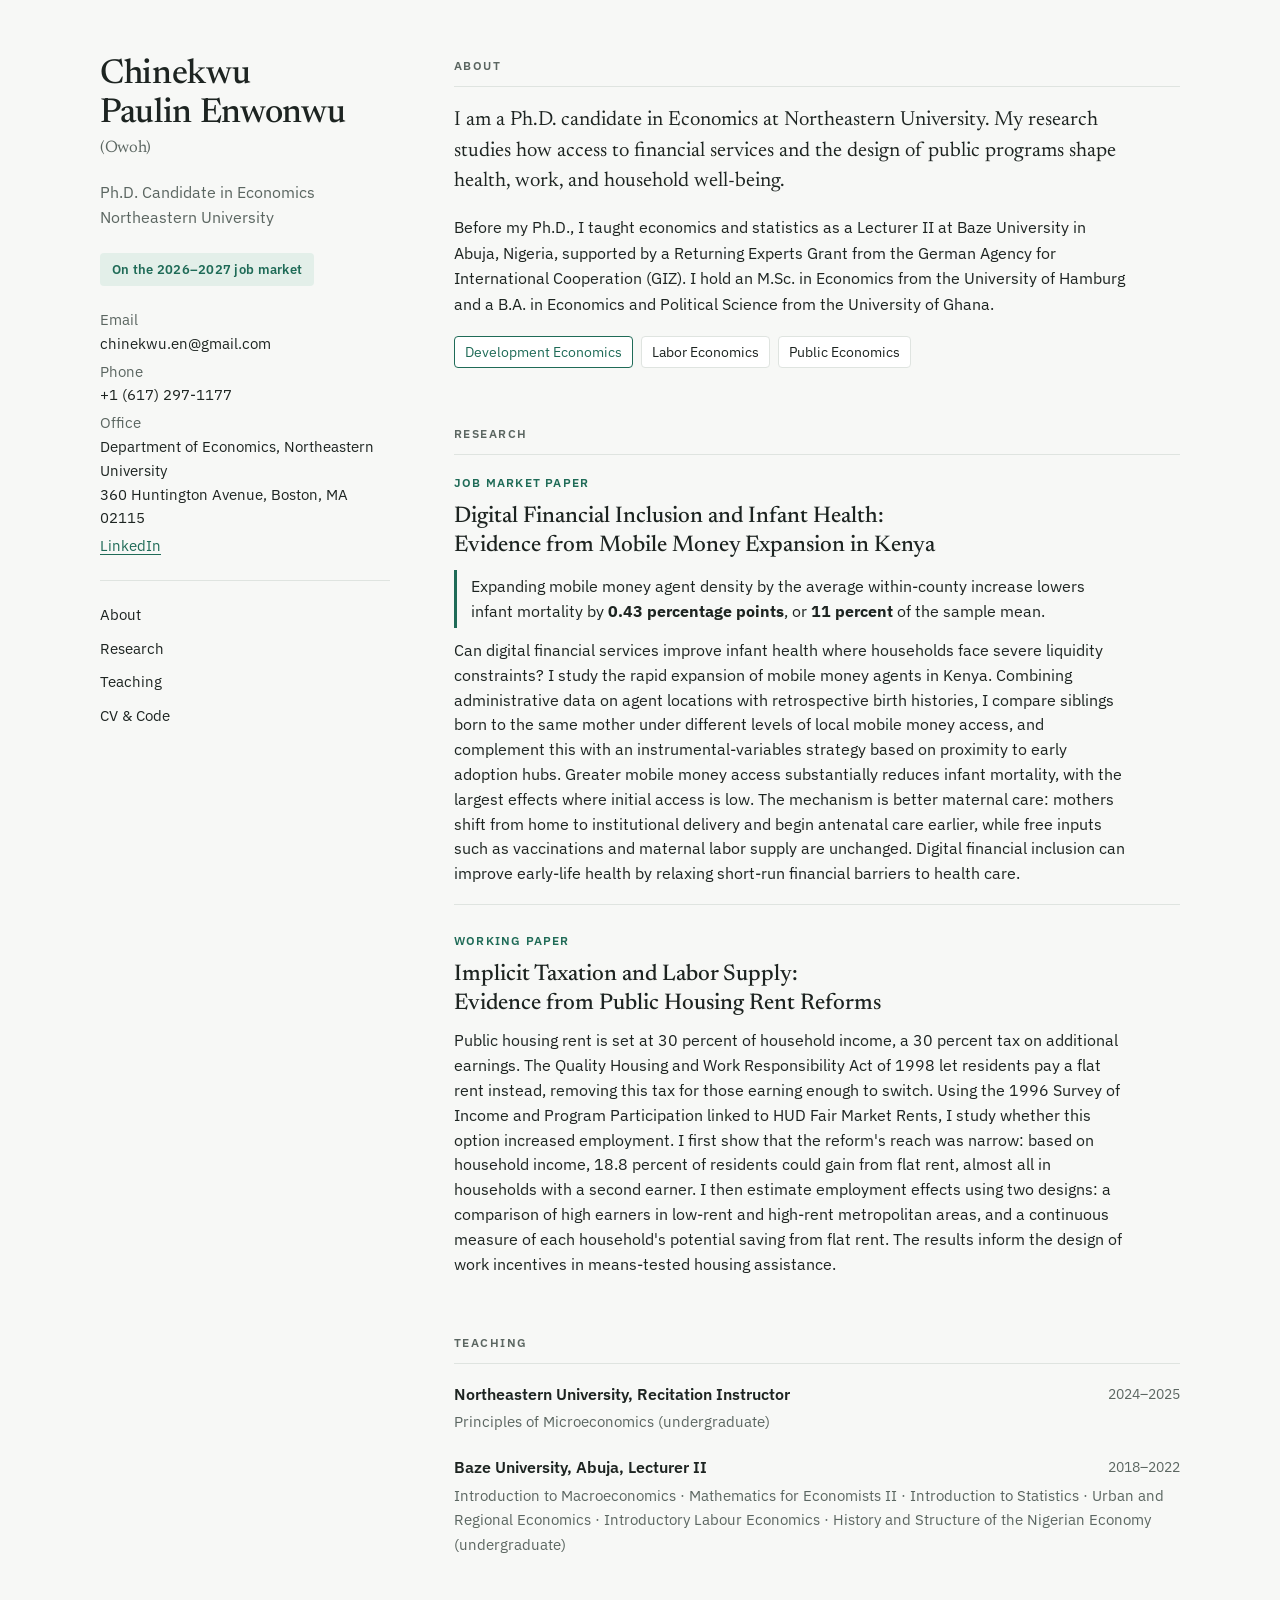
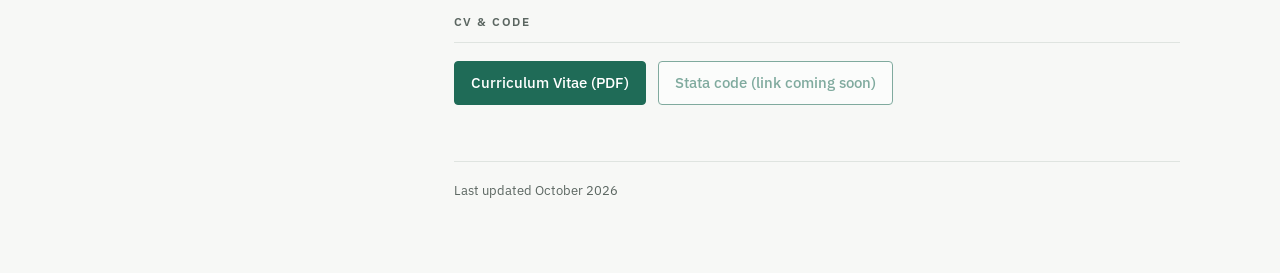
==== index.html @ 32c52ae8 "Add files via upload" ====
<!doctype html>
<html lang="en">
<head>
<meta charset="utf-8">
<meta name="viewport" content="width=device-width, initial-scale=1, viewport-fit=cover">
<title>Chinekwu Enwonwu</title>
<meta name="claude:viewport-fit-sides" content="cover">
<meta name="description" content="Chinekwu Paulin Enwonwu (Owoh), Ph.D. candidate in Economics at Northeastern University. Development, labor and public economics.">
<link rel="preconnect" href="https://fonts.googleapis.com">
<link rel="preconnect" href="https://fonts.gstatic.com" crossorigin>
<link rel="stylesheet" href="https://fonts.googleapis.com/css2?family=Newsreader:opsz,wght@6..72,400;6..72,500;6..72,600&family=IBM+Plex+Sans:wght@400;500;600&display=swap">
<style>
/* Layout: fixed identity column on the left (sidebar card on desktop), long-form research column on the right; stacks on phones. */
:root {
  --bg: #f7f8f6;
  --surface: #ffffff;
  --fg: #1d2421;
  --muted: #5b6661;
  --rule: #dfe4e0;
  --accent: #1f6b57;
  --accent-soft: #e3efe9;
  --display: "Newsreader", Georgia, "Times New Roman", serif;
  --body: "IBM Plex Sans", system-ui, -apple-system, "Segoe UI", sans-serif;
}
@media (prefers-color-scheme: dark) {
  :root:not([data-theme="light"]) {
    --bg: #131816; --surface: #1a201d; --fg: #e6ebe8; --muted: #9aa6a0;
    --rule: #2b3430; --accent: #6cc3a6; --accent-soft: #1e2f28; color-scheme: dark;
  }
}
:root[data-theme="dark"] {
  --bg: #131816; --surface: #1a201d; --fg: #e6ebe8; --muted: #9aa6a0;
  --rule: #2b3430; --accent: #6cc3a6; --accent-soft: #1e2f28; color-scheme: dark;
}
* { box-sizing: border-box; }
body {
  background: var(--bg); color: var(--fg);
  font-family: var(--body); font-size: 16px; line-height: 1.6;
  padding-left: max(16px, env(safe-area-inset-left, 0px));
  padding-right: max(16px, env(safe-area-inset-right, 0px));
  padding-block: 48px 64px;
}
a { color: var(--accent); text-underline-offset: 3px; }
a:focus-visible { outline: 2px solid var(--accent); outline-offset: 2px; border-radius: 2px; }
.wrap {
  max-width: 1080px; margin: 0 auto;
  display: grid; grid-template-columns: 290px minmax(0, 1fr); gap: 64px; align-items: start;
}
/* identity column */
aside { position: sticky; top: calc(env(safe-area-inset-top, 0px) + 32px); display: grid; gap: 22px; }
h1 {
  font-family: var(--display); font-weight: 500; font-size: 2.15rem; line-height: 1.12;
  margin: 0; text-wrap: balance; letter-spacing: -0.01em;
}
.maiden { display: block; font-size: 1.05rem; color: var(--muted); font-weight: 400; margin-top: 6px; }
.role { margin: 0; color: var(--muted); }
.market {
  display: inline-block; background: var(--accent-soft); color: var(--accent);
  font-size: 0.82rem; font-weight: 600; letter-spacing: 0.02em;
  padding: 6px 12px; border-radius: 4px; justify-self: start;
}
.contact { display: grid; gap: 4px; font-size: 0.93rem; margin: 0; padding: 0; list-style: none; }
.contact span { color: var(--muted); }
nav { display: flex; flex-direction: column; gap: 2px; border-top: 1px solid var(--rule); padding-top: 18px; }
nav a {
  color: var(--fg); text-decoration: none; font-size: 0.92rem; padding: 4px 0;
}
nav a:hover { color: var(--accent); }
/* main column */
main { display: grid; gap: 56px; min-width: 0; }
section { display: grid; gap: 18px; scroll-margin-top: 24px; }
h2 {
  font-family: var(--body); font-size: 0.78rem; font-weight: 600; text-transform: uppercase;
  letter-spacing: 0.12em; color: var(--muted); margin: 0;
  padding-bottom: 10px; border-bottom: 1px solid var(--rule);
}
.lede { font-family: var(--display); font-size: 1.28rem; line-height: 1.5; margin: 0; max-width: 62ch; }
p { margin: 0; max-width: 68ch; }
.fields { display: flex; flex-wrap: wrap; gap: 8px; margin: 0; padding: 0; list-style: none; }
.fields li { border: 1px solid var(--rule); border-radius: 4px; padding: 4px 10px; font-size: 0.88rem; background: var(--surface); }
.fields li.primary { border-color: var(--accent); color: var(--accent); }
/* papers */
.paper { display: grid; gap: 10px; }
.paper + .paper { border-top: 1px solid var(--rule); padding-top: 26px; }
.tag { font-size: 0.75rem; font-weight: 600; letter-spacing: 0.1em; text-transform: uppercase; color: var(--accent); }
.paper h3 {
  font-family: var(--display); font-weight: 500; font-size: 1.42rem; line-height: 1.28;
  margin: 0; text-wrap: balance; max-width: 40ch;
}
.paper p { color: var(--fg); font-size: 0.97rem; }
.result {
  border-left: 3px solid var(--accent); padding: 4px 0 4px 14px; font-size: 0.97rem;
  max-width: 64ch; color: var(--fg);
}
.result strong { font-variant-numeric: tabular-nums; }
/* teaching */
.teach { display: grid; gap: 22px; }
.job { display: grid; grid-template-columns: minmax(0,1fr) auto; gap: 2px 16px; }
.job .where { font-weight: 600; }
.job .when { color: var(--muted); font-size: 0.9rem; font-variant-numeric: tabular-nums; white-space: nowrap; }
.job .what { grid-column: 1 / -1; color: var(--muted); font-size: 0.95rem; }
/* links row */
.links { display: flex; flex-wrap: wrap; gap: 12px; }
.btn {
  display: inline-flex; align-items: center; gap: 8px; text-decoration: none;
  border: 1px solid var(--accent); color: var(--accent); background: var(--surface);
  padding: 9px 16px; border-radius: 4px; font-weight: 500; font-size: 0.93rem;
}
.btn:hover { background: var(--accent-soft); }
.btn.solid { background: var(--accent); color: var(--surface); }
.btn.solid:hover { opacity: 0.9; background: var(--accent); }
footer { color: var(--muted); font-size: 0.82rem; border-top: 1px solid var(--rule); padding-top: 18px; }
@media (max-width: 820px) {
  body { padding-block: 28px 48px; }
  .wrap { grid-template-columns: minmax(0, 1fr); gap: 40px; }
  aside { position: static; }
  nav { flex-direction: row; flex-wrap: wrap; gap: 4px 18px; }
}
@media (prefers-reduced-motion: no-preference) { html { scroll-behavior: smooth; } }
</style>
</head>
<body>

<div class="wrap">
  <aside>
    <div>
      <h1>Chinekwu Paulin Enwonwu <span class="maiden">(Owoh)</span></h1>
    </div>
    <p class="role">Ph.D. Candidate in Economics<br>Northeastern University</p>
    <span class="market">On the 2026–2027 job market</span>
    <ul class="contact">
      <li><span>Email</span><br>chinekwu.en@gmail.com</li>
      <li><span>Phone</span><br>+1 (617) 297-1177</li>
      <li><span>Office</span><br>Department of Economics, Northeastern University<br>360 Huntington Avenue, Boston, MA 02115</li>
      <li><a href="https://www.linkedin.com/in/chinekwuowoh" target="_blank" rel="noopener">LinkedIn</a></li>
    </ul>
    <nav aria-label="Sections">
      <a href="#about">About</a>
      <a href="#research">Research</a>
      <a href="#teaching">Teaching</a>
      <a href="#cv">CV &amp; Code</a>
    </nav>
  </aside>

  <main>
    <section id="about">
      <h2>About</h2>
      <p class="lede">I am a Ph.D. candidate in Economics at Northeastern University. My research studies how access to financial services and the design of public programs shape health, work, and household well-being.</p>
      <p>Before my Ph.D., I taught economics and statistics as a Lecturer II at Baze University in Abuja, Nigeria, supported by a Returning Experts Grant from the German Agency for International Cooperation (GIZ). I hold an M.Sc. in Economics from the University of Hamburg and a B.A. in Economics and Political Science from the University of Ghana.</p>
      <ul class="fields" aria-label="Fields">
        <li class="primary">Development Economics</li>
        <li>Labor Economics</li>
        <li>Public Economics</li>
      </ul>
    </section>

    <section id="research">
      <h2>Research</h2>

      <article class="paper">
        <span class="tag">Job Market Paper</span>
        <h3>Digital Financial Inclusion and Infant Health: Evidence from Mobile Money Expansion in Kenya</h3>
        <p class="result">Expanding mobile money agent density by the average within-county increase lowers infant mortality by <strong>0.43 percentage points</strong>, or <strong>11 percent</strong> of the sample mean.</p>
        <p>Can digital financial services improve infant health where households face severe liquidity constraints? I study the rapid expansion of mobile money agents in Kenya. Combining administrative data on agent locations with retrospective birth histories, I compare siblings born to the same mother under different levels of local mobile money access, and complement this with an instrumental-variables strategy based on proximity to early adoption hubs. Greater mobile money access substantially reduces infant mortality, with the largest effects where initial access is low. The mechanism is better maternal care: mothers shift from home to institutional delivery and begin antenatal care earlier, while free inputs such as vaccinations and maternal labor supply are unchanged. Digital financial inclusion can improve early-life health by relaxing short-run financial barriers to health care.</p>
      </article>

      <article class="paper">
        <span class="tag">Working Paper</span>
        <h3>Implicit Taxation and Labor Supply: Evidence from Public Housing Rent Reforms</h3>
        <p>Public housing rent is set at 30 percent of household income, a 30 percent tax on additional earnings. The Quality Housing and Work Responsibility Act of 1998 let residents pay a flat rent instead, removing this tax for those earning enough to switch. Using the 1996 Survey of Income and Program Participation linked to HUD Fair Market Rents, I study whether this option increased employment. I first show that the reform's reach was narrow: based on household income, 18.8 percent of residents could gain from flat rent, almost all in households with a second earner. I then estimate employment effects using two designs: a comparison of high earners in low-rent and high-rent metropolitan areas, and a continuous measure of each household's potential saving from flat rent. The results inform the design of work incentives in means-tested housing assistance.</p>
      </article>
    </section>

    <section id="teaching">
      <h2>Teaching</h2>
      <div class="teach">
        <div class="job">
          <span class="where">Northeastern University, Recitation Instructor</span>
          <span class="when">2024–2025</span>
          <span class="what">Principles of Microeconomics (undergraduate)</span>
        </div>
        <div class="job">
          <span class="where">Baze University, Abuja, Lecturer II</span>
          <span class="when">2018–2022</span>
          <span class="what">Introduction to Macroeconomics · Mathematics for Economists II · Introduction to Statistics · Urban and Regional Economics · Introductory Labour Economics · History and Structure of the Nigerian Economy (undergraduate)</span>
        </div>
      </div>
    </section>

    <section id="cv">
      <h2>CV &amp; Code</h2>
      <div class="links">
        <a class="btn solid" href="Enwonwu_CV.pdf" target="_blank" rel="noopener">Curriculum Vitae (PDF)</a>
        <span class="btn" id="code-link" aria-disabled="true" style="opacity:.55">Stata code (link coming soon)</span>
      </div>
    </section>

    <footer>Last updated October 2026</footer>
  </main>
</div>
</body>
</html>
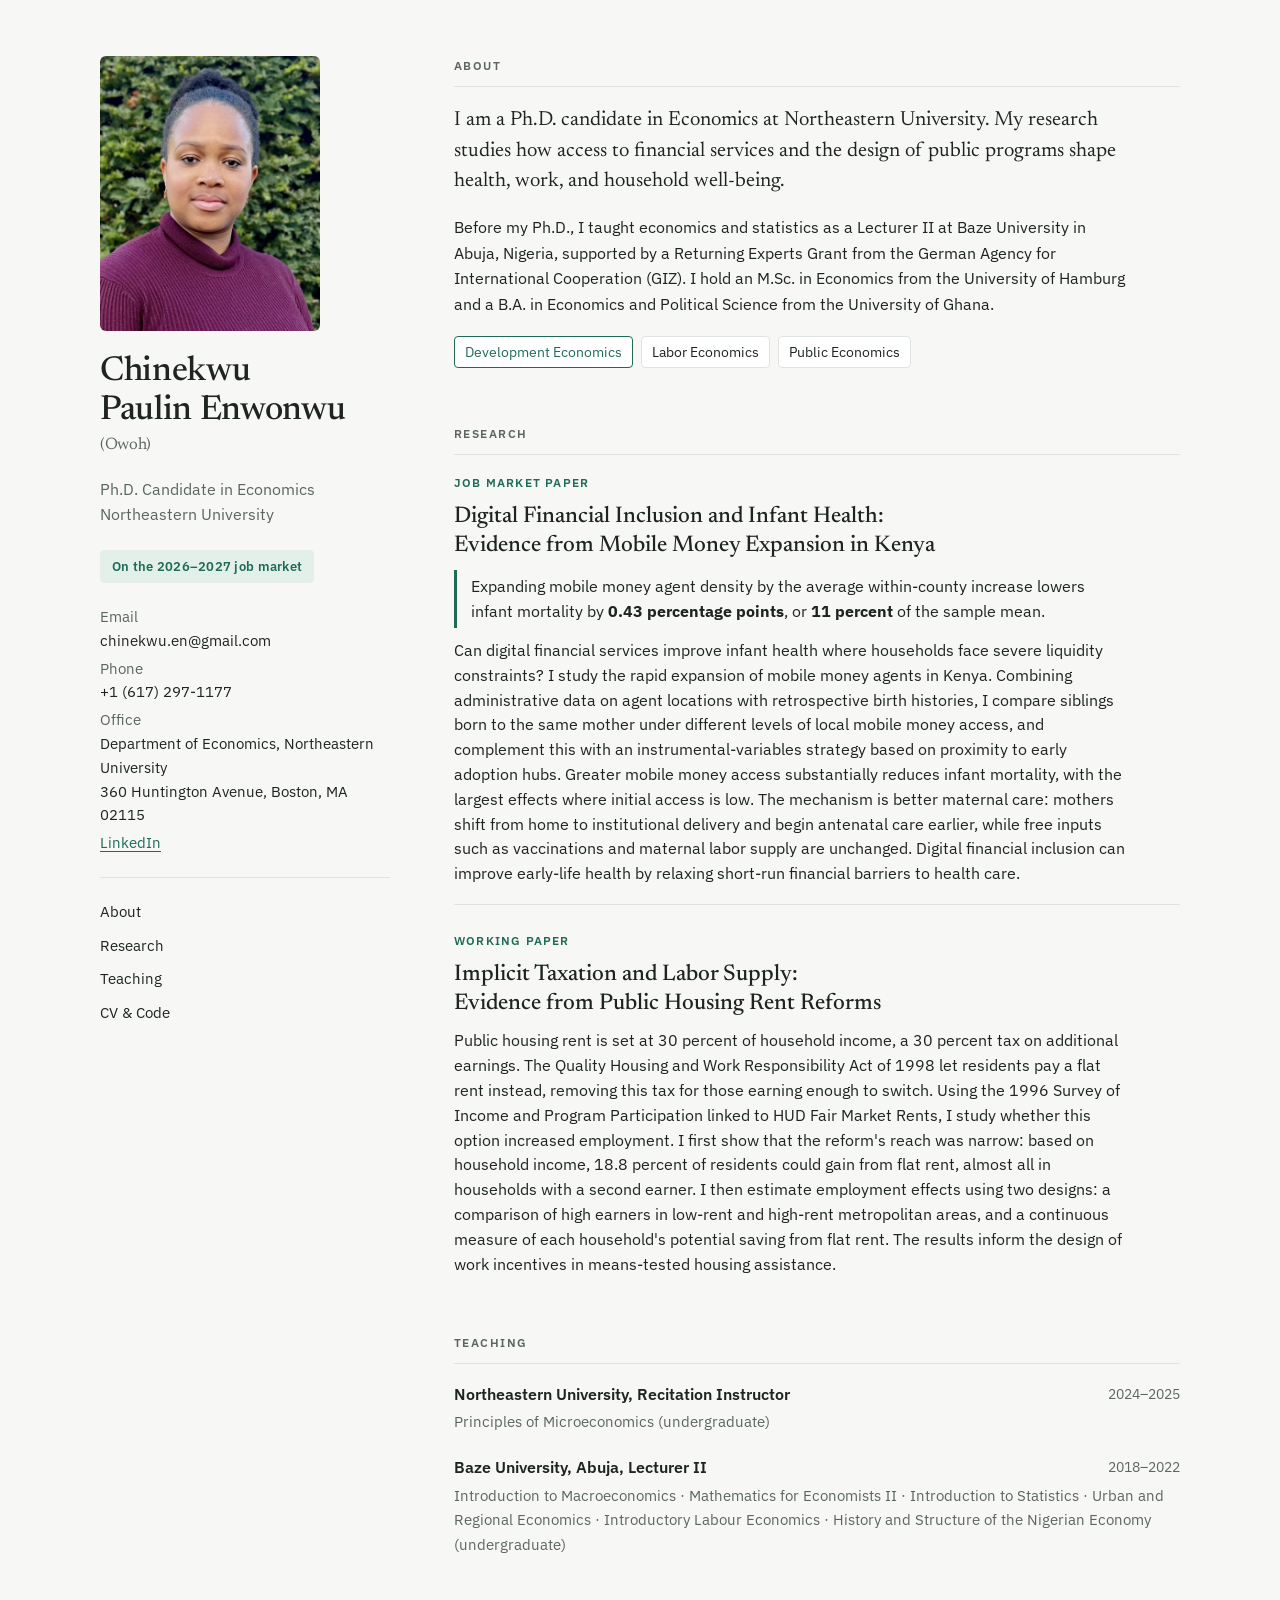
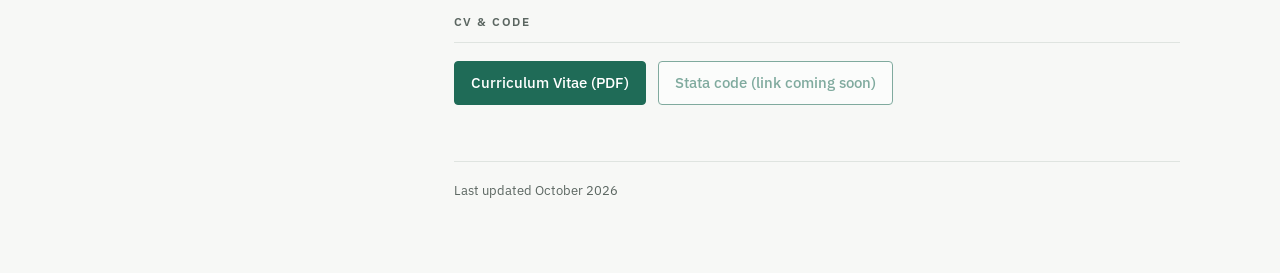
==== commit 22277e12: "Add files via upload" ====
--- a/index.html
+++ b/index.html
@@ -48,6 +48,10 @@
 }
 /* identity column */
 aside { position: sticky; top: calc(env(safe-area-inset-top, 0px) + 32px); display: grid; gap: 22px; }
+.portrait {
+  width: 100%; max-width: 220px; height: auto; aspect-ratio: 4 / 5; object-fit: cover;
+  border-radius: 6px; display: block;
+}
 h1 {
   font-family: var(--display); font-weight: 500; font-size: 2.15rem; line-height: 1.12;
   margin: 0; text-wrap: balance; letter-spacing: -0.01em;
@@ -123,6 +127,7 @@
 
 <div class="wrap">
   <aside>
+    <img class="portrait" src="photo.jpg" alt="Portrait of Chinekwu Enwonwu" width="480" height="600">
     <div>
       <h1>Chinekwu Paulin Enwonwu <span class="maiden">(Owoh)</span></h1>
     </div>
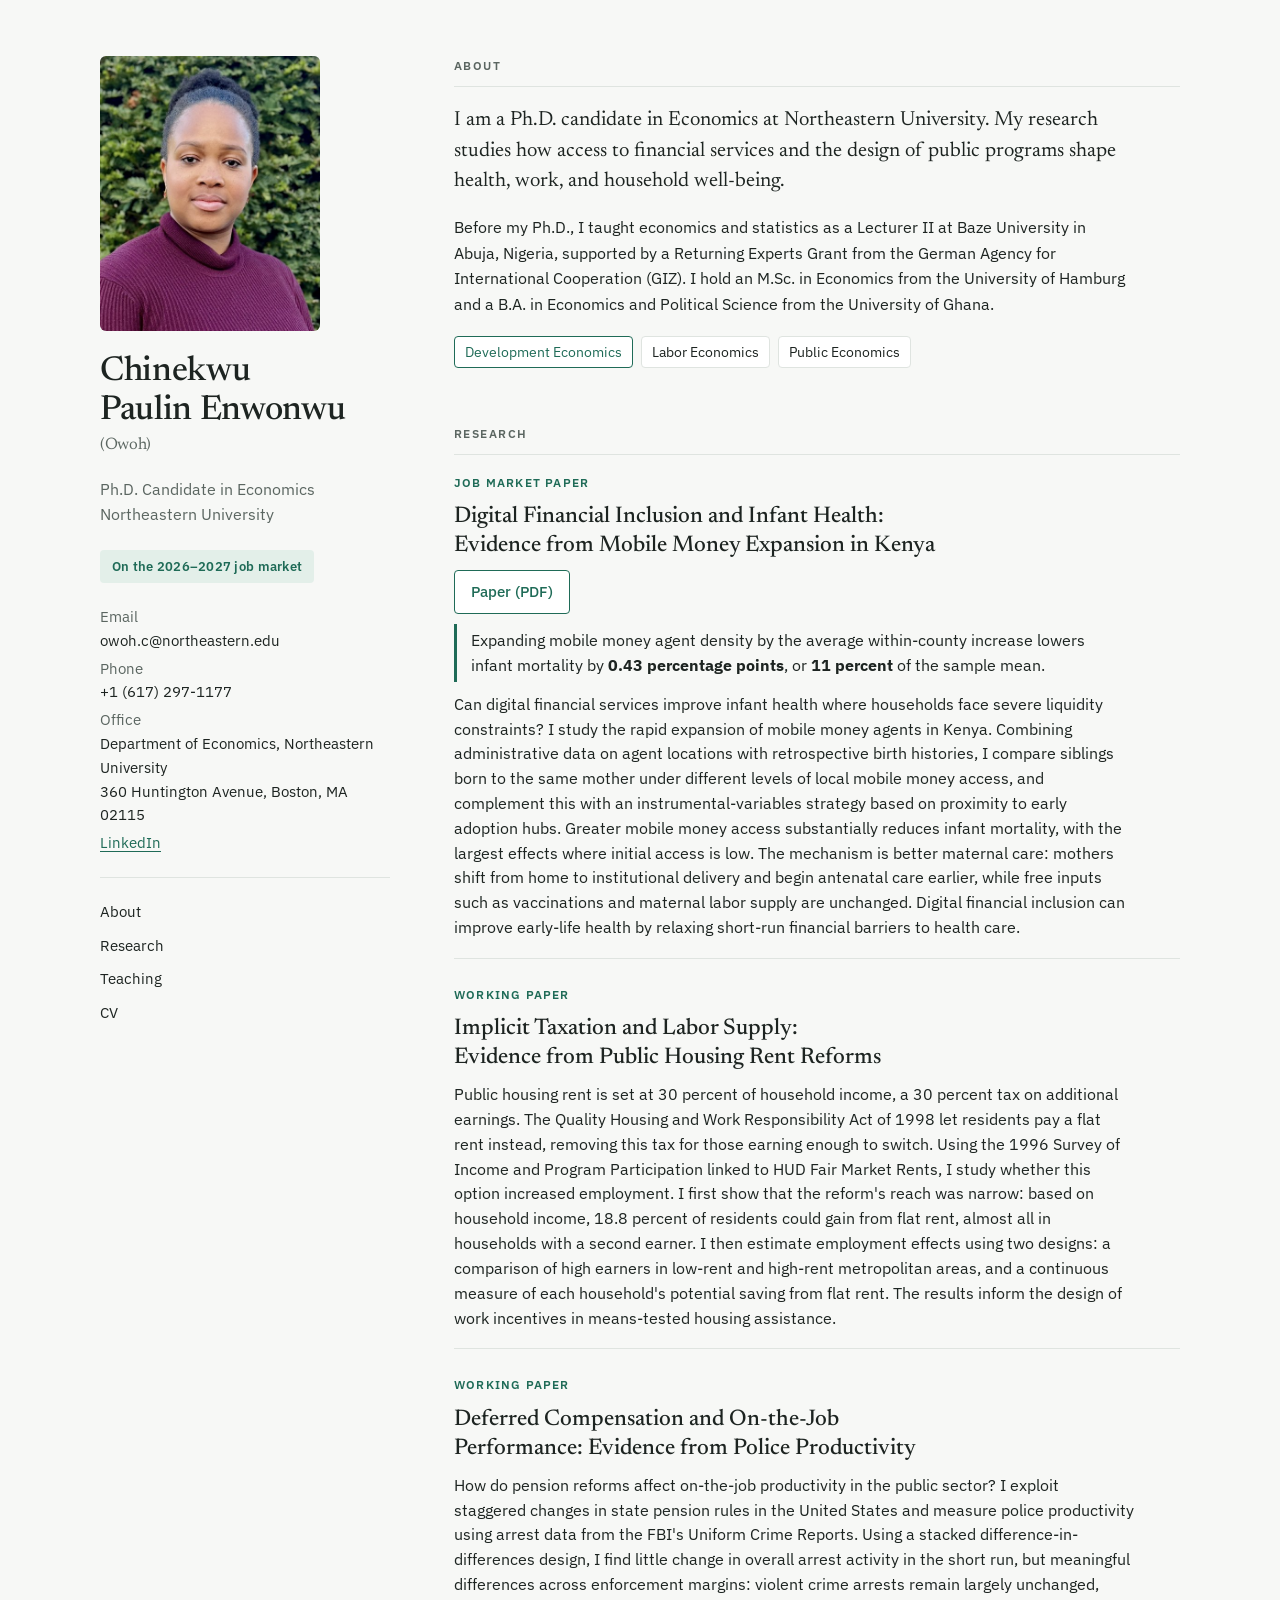
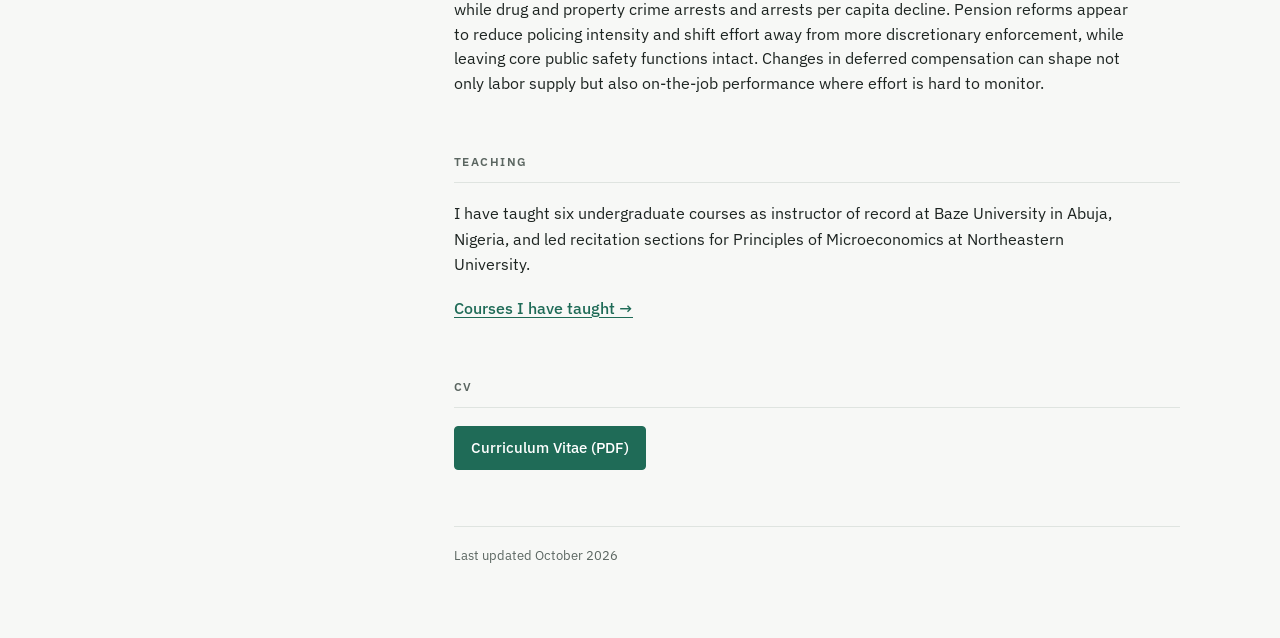
==== commit 8a7c3cd4: "Add files via upload" ====
--- a/index.html
+++ b/index.html
@@ -9,122 +9,10 @@
 <link rel="preconnect" href="https://fonts.googleapis.com">
 <link rel="preconnect" href="https://fonts.gstatic.com" crossorigin>
 <link rel="stylesheet" href="https://fonts.googleapis.com/css2?family=Newsreader:opsz,wght@6..72,400;6..72,500;6..72,600&family=IBM+Plex+Sans:wght@400;500;600&display=swap">
-<style>
-/* Layout: fixed identity column on the left (sidebar card on desktop), long-form research column on the right; stacks on phones. */
-:root {
-  --bg: #f7f8f6;
-  --surface: #ffffff;
-  --fg: #1d2421;
-  --muted: #5b6661;
-  --rule: #dfe4e0;
-  --accent: #1f6b57;
-  --accent-soft: #e3efe9;
-  --display: "Newsreader", Georgia, "Times New Roman", serif;
-  --body: "IBM Plex Sans", system-ui, -apple-system, "Segoe UI", sans-serif;
-}
-@media (prefers-color-scheme: dark) {
-  :root:not([data-theme="light"]) {
-    --bg: #131816; --surface: #1a201d; --fg: #e6ebe8; --muted: #9aa6a0;
-    --rule: #2b3430; --accent: #6cc3a6; --accent-soft: #1e2f28; color-scheme: dark;
-  }
-}
-:root[data-theme="dark"] {
-  --bg: #131816; --surface: #1a201d; --fg: #e6ebe8; --muted: #9aa6a0;
-  --rule: #2b3430; --accent: #6cc3a6; --accent-soft: #1e2f28; color-scheme: dark;
-}
-* { box-sizing: border-box; }
-body {
-  background: var(--bg); color: var(--fg);
-  font-family: var(--body); font-size: 16px; line-height: 1.6;
-  padding-left: max(16px, env(safe-area-inset-left, 0px));
-  padding-right: max(16px, env(safe-area-inset-right, 0px));
-  padding-block: 48px 64px;
-}
-a { color: var(--accent); text-underline-offset: 3px; }
-a:focus-visible { outline: 2px solid var(--accent); outline-offset: 2px; border-radius: 2px; }
-.wrap {
-  max-width: 1080px; margin: 0 auto;
-  display: grid; grid-template-columns: 290px minmax(0, 1fr); gap: 64px; align-items: start;
-}
-/* identity column */
-aside { position: sticky; top: calc(env(safe-area-inset-top, 0px) + 32px); display: grid; gap: 22px; }
-.portrait {
-  width: 100%; max-width: 220px; height: auto; aspect-ratio: 4 / 5; object-fit: cover;
-  border-radius: 6px; display: block;
-}
-h1 {
-  font-family: var(--display); font-weight: 500; font-size: 2.15rem; line-height: 1.12;
-  margin: 0; text-wrap: balance; letter-spacing: -0.01em;
-}
-.maiden { display: block; font-size: 1.05rem; color: var(--muted); font-weight: 400; margin-top: 6px; }
-.role { margin: 0; color: var(--muted); }
-.market {
-  display: inline-block; background: var(--accent-soft); color: var(--accent);
-  font-size: 0.82rem; font-weight: 600; letter-spacing: 0.02em;
-  padding: 6px 12px; border-radius: 4px; justify-self: start;
-}
-.contact { display: grid; gap: 4px; font-size: 0.93rem; margin: 0; padding: 0; list-style: none; }
-.contact span { color: var(--muted); }
-nav { display: flex; flex-direction: column; gap: 2px; border-top: 1px solid var(--rule); padding-top: 18px; }
-nav a {
-  color: var(--fg); text-decoration: none; font-size: 0.92rem; padding: 4px 0;
-}
-nav a:hover { color: var(--accent); }
-/* main column */
-main { display: grid; gap: 56px; min-width: 0; }
-section { display: grid; gap: 18px; scroll-margin-top: 24px; }
-h2 {
-  font-family: var(--body); font-size: 0.78rem; font-weight: 600; text-transform: uppercase;
-  letter-spacing: 0.12em; color: var(--muted); margin: 0;
-  padding-bottom: 10px; border-bottom: 1px solid var(--rule);
-}
-.lede { font-family: var(--display); font-size: 1.28rem; line-height: 1.5; margin: 0; max-width: 62ch; }
-p { margin: 0; max-width: 68ch; }
-.fields { display: flex; flex-wrap: wrap; gap: 8px; margin: 0; padding: 0; list-style: none; }
-.fields li { border: 1px solid var(--rule); border-radius: 4px; padding: 4px 10px; font-size: 0.88rem; background: var(--surface); }
-.fields li.primary { border-color: var(--accent); color: var(--accent); }
-/* papers */
-.paper { display: grid; gap: 10px; }
-.paper + .paper { border-top: 1px solid var(--rule); padding-top: 26px; }
-.tag { font-size: 0.75rem; font-weight: 600; letter-spacing: 0.1em; text-transform: uppercase; color: var(--accent); }
-.paper h3 {
-  font-family: var(--display); font-weight: 500; font-size: 1.42rem; line-height: 1.28;
-  margin: 0; text-wrap: balance; max-width: 40ch;
-}
-.paper p { color: var(--fg); font-size: 0.97rem; }
-.result {
-  border-left: 3px solid var(--accent); padding: 4px 0 4px 14px; font-size: 0.97rem;
-  max-width: 64ch; color: var(--fg);
-}
-.result strong { font-variant-numeric: tabular-nums; }
-/* teaching */
-.teach { display: grid; gap: 22px; }
-.job { display: grid; grid-template-columns: minmax(0,1fr) auto; gap: 2px 16px; }
-.job .where { font-weight: 600; }
-.job .when { color: var(--muted); font-size: 0.9rem; font-variant-numeric: tabular-nums; white-space: nowrap; }
-.job .what { grid-column: 1 / -1; color: var(--muted); font-size: 0.95rem; }
-/* links row */
-.links { display: flex; flex-wrap: wrap; gap: 12px; }
-.btn {
-  display: inline-flex; align-items: center; gap: 8px; text-decoration: none;
-  border: 1px solid var(--accent); color: var(--accent); background: var(--surface);
-  padding: 9px 16px; border-radius: 4px; font-weight: 500; font-size: 0.93rem;
-}
-.btn:hover { background: var(--accent-soft); }
-.btn.solid { background: var(--accent); color: var(--surface); }
-.btn.solid:hover { opacity: 0.9; background: var(--accent); }
-footer { color: var(--muted); font-size: 0.82rem; border-top: 1px solid var(--rule); padding-top: 18px; }
-@media (max-width: 820px) {
-  body { padding-block: 28px 48px; }
-  .wrap { grid-template-columns: minmax(0, 1fr); gap: 40px; }
-  aside { position: static; }
-  nav { flex-direction: row; flex-wrap: wrap; gap: 4px 18px; }
-}
-@media (prefers-reduced-motion: no-preference) { html { scroll-behavior: smooth; } }
-</style>
+<link rel="stylesheet" href="style.css">
+
 </head>
 <body>
-
 <div class="wrap">
   <aside>
     <img class="portrait" src="photo.jpg" alt="Portrait of Chinekwu Enwonwu" width="480" height="600">
@@ -134,7 +22,7 @@
     <p class="role">Ph.D. Candidate in Economics<br>Northeastern University</p>
     <span class="market">On the 2026–2027 job market</span>
     <ul class="contact">
-      <li><span>Email</span><br>chinekwu.en@gmail.com</li>
+      <li><span>Email</span><br>owoh.c@northeastern.edu</li>
       <li><span>Phone</span><br>+1 (617) 297-1177</li>
       <li><span>Office</span><br>Department of Economics, Northeastern University<br>360 Huntington Avenue, Boston, MA 02115</li>
       <li><a href="https://www.linkedin.com/in/chinekwuowoh" target="_blank" rel="noopener">LinkedIn</a></li>
@@ -142,8 +30,8 @@
     <nav aria-label="Sections">
       <a href="#about">About</a>
       <a href="#research">Research</a>
-      <a href="#teaching">Teaching</a>
-      <a href="#cv">CV &amp; Code</a>
+      <a href="teaching.html">Teaching</a>
+      <a href="#cv">CV</a>
     </nav>
   </aside>
 
@@ -165,6 +53,7 @@
       <article class="paper">
         <span class="tag">Job Market Paper</span>
         <h3>Digital Financial Inclusion and Infant Health: Evidence from Mobile Money Expansion in Kenya</h3>
+        <div class="links"><a class="btn" href="Enwonwu_JMP.pdf" target="_blank" rel="noopener">Paper (PDF)</a></div>
         <p class="result">Expanding mobile money agent density by the average within-county increase lowers infant mortality by <strong>0.43 percentage points</strong>, or <strong>11 percent</strong> of the sample mean.</p>
         <p>Can digital financial services improve infant health where households face severe liquidity constraints? I study the rapid expansion of mobile money agents in Kenya. Combining administrative data on agent locations with retrospective birth histories, I compare siblings born to the same mother under different levels of local mobile money access, and complement this with an instrumental-variables strategy based on proximity to early adoption hubs. Greater mobile money access substantially reduces infant mortality, with the largest effects where initial access is low. The mechanism is better maternal care: mothers shift from home to institutional delivery and begin antenatal care earlier, while free inputs such as vaccinations and maternal labor supply are unchanged. Digital financial inclusion can improve early-life health by relaxing short-run financial barriers to health care.</p>
       </article>
@@ -174,29 +63,23 @@
         <h3>Implicit Taxation and Labor Supply: Evidence from Public Housing Rent Reforms</h3>
         <p>Public housing rent is set at 30 percent of household income, a 30 percent tax on additional earnings. The Quality Housing and Work Responsibility Act of 1998 let residents pay a flat rent instead, removing this tax for those earning enough to switch. Using the 1996 Survey of Income and Program Participation linked to HUD Fair Market Rents, I study whether this option increased employment. I first show that the reform's reach was narrow: based on household income, 18.8 percent of residents could gain from flat rent, almost all in households with a second earner. I then estimate employment effects using two designs: a comparison of high earners in low-rent and high-rent metropolitan areas, and a continuous measure of each household's potential saving from flat rent. The results inform the design of work incentives in means-tested housing assistance.</p>
       </article>
+      <article class="paper">
+        <span class="tag">Working Paper</span>
+        <h3>Deferred Compensation and On-the-Job Performance: Evidence from Police Productivity</h3>
+        <p>How do pension reforms affect on-the-job productivity in the public sector? I exploit staggered changes in state pension rules in the United States and measure police productivity using arrest data from the FBI's Uniform Crime Reports. Using a stacked difference-in-differences design, I find little change in overall arrest activity in the short run, but meaningful differences across enforcement margins: violent crime arrests remain largely unchanged, while drug and property crime arrests and arrests per capita decline. Pension reforms appear to reduce policing intensity and shift effort away from more discretionary enforcement, while leaving core public safety functions intact. Changes in deferred compensation can shape not only labor supply but also on-the-job performance where effort is hard to monitor.</p>
+      </article>
     </section>
 
     <section id="teaching">
       <h2>Teaching</h2>
-      <div class="teach">
-        <div class="job">
-          <span class="where">Northeastern University, Recitation Instructor</span>
-          <span class="when">2024–2025</span>
-          <span class="what">Principles of Microeconomics (undergraduate)</span>
-        </div>
-        <div class="job">
-          <span class="where">Baze University, Abuja, Lecturer II</span>
-          <span class="when">2018–2022</span>
-          <span class="what">Introduction to Macroeconomics · Mathematics for Economists II · Introduction to Statistics · Urban and Regional Economics · Introductory Labour Economics · History and Structure of the Nigerian Economy (undergraduate)</span>
-        </div>
-      </div>
+      <p>I have taught six undergraduate courses as instructor of record at Baze University in Abuja, Nigeria, and led recitation sections for Principles of Microeconomics at Northeastern University.</p>
+      <a class="more" href="teaching.html">Courses I have taught &rarr;</a>
     </section>
 
     <section id="cv">
-      <h2>CV &amp; Code</h2>
+      <h2>CV</h2>
       <div class="links">
         <a class="btn solid" href="Enwonwu_CV.pdf" target="_blank" rel="noopener">Curriculum Vitae (PDF)</a>
-        <span class="btn" id="code-link" aria-disabled="true" style="opacity:.55">Stata code (link coming soon)</span>
       </div>
     </section>
 
--- a/style.css
+++ b/style.css
@@ -0,0 +1,126 @@
+/* Layout: fixed identity column on the left (sidebar card on desktop), long-form research column on the right; stacks on phones. */
+:root {
+  --bg: #f7f8f6;
+  --surface: #ffffff;
+  --fg: #1d2421;
+  --muted: #5b6661;
+  --rule: #dfe4e0;
+  --accent: #1f6b57;
+  --accent-soft: #e3efe9;
+  --display: "Newsreader", Georgia, "Times New Roman", serif;
+  --body: "IBM Plex Sans", system-ui, -apple-system, "Segoe UI", sans-serif;
+}
+@media (prefers-color-scheme: dark) {
+  :root:not([data-theme="light"]) {
+    --bg: #131816; --surface: #1a201d; --fg: #e6ebe8; --muted: #9aa6a0;
+    --rule: #2b3430; --accent: #6cc3a6; --accent-soft: #1e2f28; color-scheme: dark;
+  }
+}
+:root[data-theme="dark"] {
+  --bg: #131816; --surface: #1a201d; --fg: #e6ebe8; --muted: #9aa6a0;
+  --rule: #2b3430; --accent: #6cc3a6; --accent-soft: #1e2f28; color-scheme: dark;
+}
+* { box-sizing: border-box; }
+body {
+  background: var(--bg); color: var(--fg);
+  font-family: var(--body); font-size: 16px; line-height: 1.6;
+  padding-left: max(16px, env(safe-area-inset-left, 0px));
+  padding-right: max(16px, env(safe-area-inset-right, 0px));
+  padding-block: 48px 64px;
+}
+a { color: var(--accent); text-underline-offset: 3px; }
+a:focus-visible { outline: 2px solid var(--accent); outline-offset: 2px; border-radius: 2px; }
+.wrap {
+  max-width: 1080px; margin: 0 auto;
+  display: grid; grid-template-columns: 290px minmax(0, 1fr); gap: 64px; align-items: start;
+}
+/* identity column */
+aside { position: sticky; top: calc(env(safe-area-inset-top, 0px) + 32px); display: grid; gap: 22px; }
+.portrait {
+  width: 100%; max-width: 220px; height: auto; aspect-ratio: 4 / 5; object-fit: cover;
+  border-radius: 6px; display: block;
+}
+h1 {
+  font-family: var(--display); font-weight: 500; font-size: 2.15rem; line-height: 1.12;
+  margin: 0; text-wrap: balance; letter-spacing: -0.01em;
+}
+.maiden { display: block; font-size: 1.05rem; color: var(--muted); font-weight: 400; margin-top: 6px; }
+.role { margin: 0; color: var(--muted); }
+.market {
+  display: inline-block; background: var(--accent-soft); color: var(--accent);
+  font-size: 0.82rem; font-weight: 600; letter-spacing: 0.02em;
+  padding: 6px 12px; border-radius: 4px; justify-self: start;
+}
+.contact { display: grid; gap: 4px; font-size: 0.93rem; margin: 0; padding: 0; list-style: none; }
+.contact span { color: var(--muted); }
+nav { display: flex; flex-direction: column; gap: 2px; border-top: 1px solid var(--rule); padding-top: 18px; }
+nav a {
+  color: var(--fg); text-decoration: none; font-size: 0.92rem; padding: 4px 0;
+}
+nav a:hover { color: var(--accent); }
+/* main column */
+main { display: grid; gap: 56px; min-width: 0; }
+section { display: grid; gap: 18px; scroll-margin-top: 24px; }
+h2 {
+  font-family: var(--body); font-size: 0.78rem; font-weight: 600; text-transform: uppercase;
+  letter-spacing: 0.12em; color: var(--muted); margin: 0;
+  padding-bottom: 10px; border-bottom: 1px solid var(--rule);
+}
+.lede { font-family: var(--display); font-size: 1.28rem; line-height: 1.5; margin: 0; max-width: 62ch; }
+p { margin: 0; max-width: 68ch; }
+.fields { display: flex; flex-wrap: wrap; gap: 8px; margin: 0; padding: 0; list-style: none; }
+.fields li { border: 1px solid var(--rule); border-radius: 4px; padding: 4px 10px; font-size: 0.88rem; background: var(--surface); }
+.fields li.primary { border-color: var(--accent); color: var(--accent); }
+/* papers */
+.paper { display: grid; gap: 10px; }
+.paper + .paper { border-top: 1px solid var(--rule); padding-top: 26px; }
+.tag { font-size: 0.75rem; font-weight: 600; letter-spacing: 0.1em; text-transform: uppercase; color: var(--accent); }
+.paper h3 {
+  font-family: var(--display); font-weight: 500; font-size: 1.42rem; line-height: 1.28;
+  margin: 0; text-wrap: balance; max-width: 40ch;
+}
+.paper p { color: var(--fg); font-size: 0.97rem; }
+.result {
+  border-left: 3px solid var(--accent); padding: 4px 0 4px 14px; font-size: 0.97rem;
+  max-width: 64ch; color: var(--fg);
+}
+.result strong { font-variant-numeric: tabular-nums; }
+/* teaching */
+.teach { display: grid; gap: 22px; }
+.job { display: grid; grid-template-columns: minmax(0,1fr) auto; gap: 2px 16px; }
+.job .where { font-weight: 600; }
+.job .when { color: var(--muted); font-size: 0.9rem; font-variant-numeric: tabular-nums; white-space: nowrap; }
+.job .what { grid-column: 1 / -1; color: var(--muted); font-size: 0.95rem; }
+/* links row */
+.links { display: flex; flex-wrap: wrap; gap: 12px; }
+.btn {
+  display: inline-flex; align-items: center; gap: 8px; text-decoration: none;
+  border: 1px solid var(--accent); color: var(--accent); background: var(--surface);
+  padding: 9px 16px; border-radius: 4px; font-weight: 500; font-size: 0.93rem;
+}
+.btn:hover { background: var(--accent-soft); }
+.btn.solid { background: var(--accent); color: var(--surface); }
+.btn.solid:hover { opacity: 0.9; background: var(--accent); }
+footer { color: var(--muted); font-size: 0.82rem; border-top: 1px solid var(--rule); padding-top: 18px; }
+@media (max-width: 820px) {
+  body { padding-block: 28px 48px; }
+  .wrap { grid-template-columns: minmax(0, 1fr); gap: 40px; }
+  aside { position: static; }
+  nav { flex-direction: row; flex-wrap: wrap; gap: 4px 18px; }
+}
+@media (prefers-reduced-motion: no-preference) { html { scroll-behavior: smooth; } }
+/* teaching page */
+.course-list { display: grid; gap: 0; margin: 0; padding: 0; list-style: none; }
+.course-list li {
+  display: grid; grid-template-columns: minmax(0,1fr) auto; gap: 2px 16px;
+  padding: 12px 0; border-bottom: 1px solid var(--rule);
+}
+.course-list li:first-child { padding-top: 0; }
+.course-list .name { font-family: var(--display); font-size: 1.15rem; }
+.course-list .term { color: var(--muted); font-size: 0.9rem; font-variant-numeric: tabular-nums; white-space: nowrap; }
+.course-list .lvl { grid-column: 1 / -1; color: var(--muted); font-size: 0.88rem; }
+.subhead { display: grid; gap: 2px; }
+.subhead strong { font-weight: 600; }
+.subhead span { color: var(--muted); font-size: 0.93rem; }
+.more { font-weight: 500; }
+@media (max-width: 480px) { .course-list li { grid-template-columns: minmax(0,1fr); } }
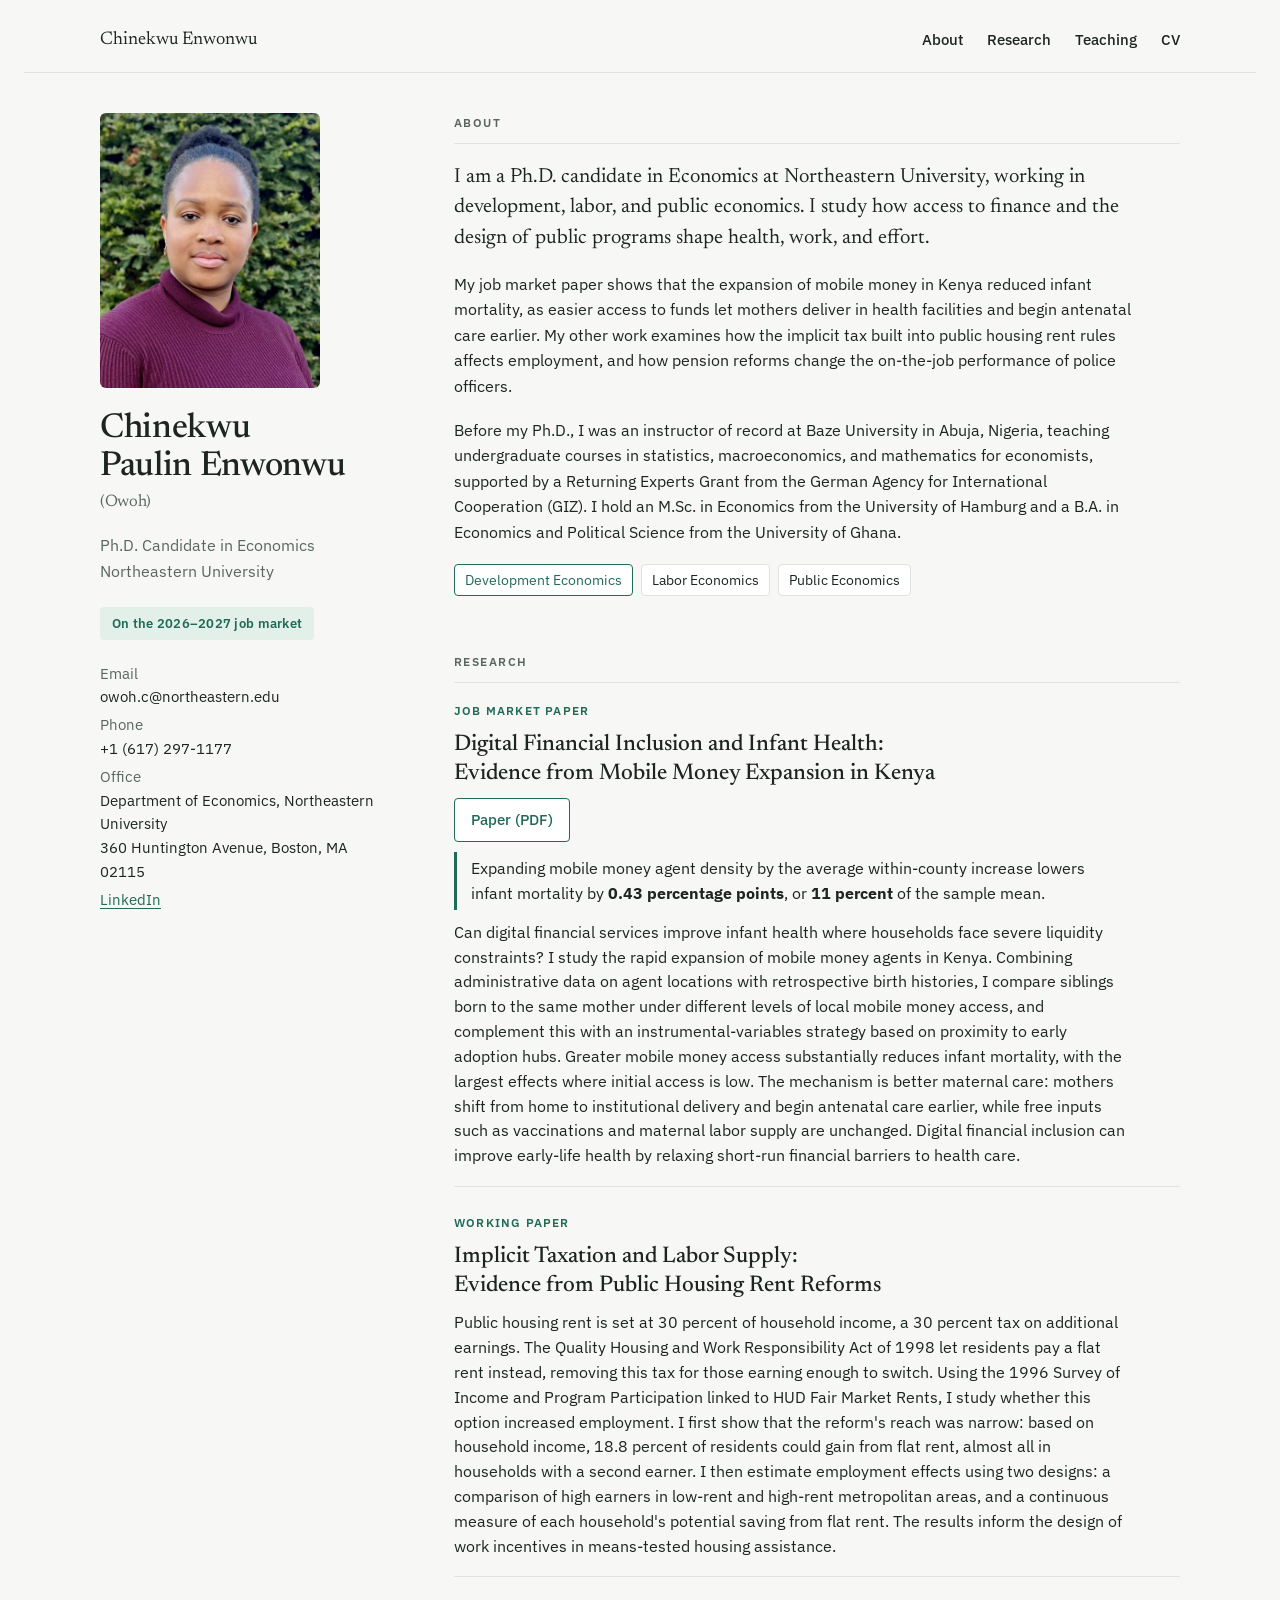
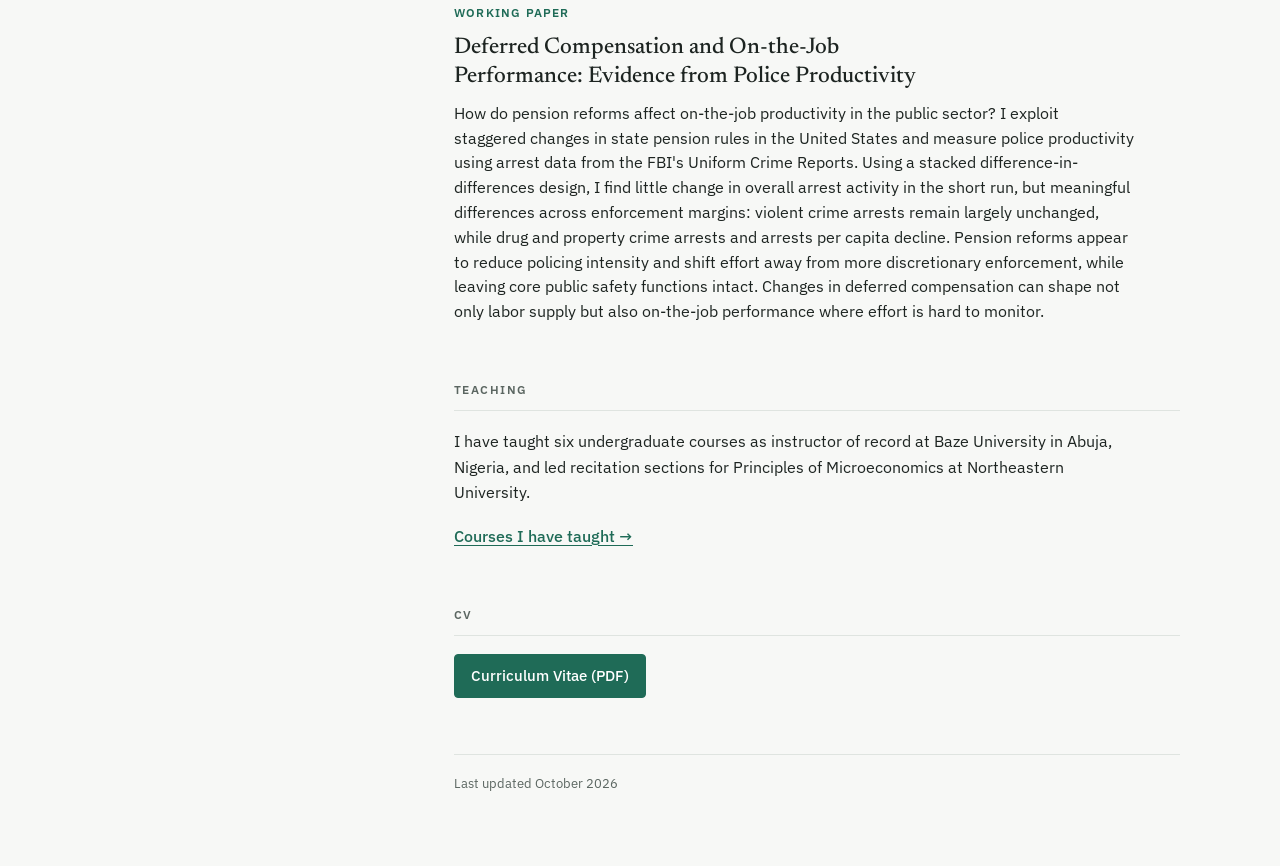
==== commit 4c4443ed: "Add files via upload" ====
--- a/index.html
+++ b/index.html
@@ -13,6 +13,7 @@
 
 </head>
 <body>
+<header class="topbar"><div class="topbar-inner"><a class="brand" href="#about">Chinekwu Enwonwu</a><nav aria-label="Main"><a href="#about">About</a><a href="#research">Research</a><a href="teaching.html">Teaching</a><a href="#cv">CV</a></nav></div></header>
 <div class="wrap">
   <aside>
     <img class="portrait" src="photo.jpg" alt="Portrait of Chinekwu Enwonwu" width="480" height="600">
@@ -27,19 +28,14 @@
       <li><span>Office</span><br>Department of Economics, Northeastern University<br>360 Huntington Avenue, Boston, MA 02115</li>
       <li><a href="https://www.linkedin.com/in/chinekwuowoh" target="_blank" rel="noopener">LinkedIn</a></li>
     </ul>
-    <nav aria-label="Sections">
-      <a href="#about">About</a>
-      <a href="#research">Research</a>
-      <a href="teaching.html">Teaching</a>
-      <a href="#cv">CV</a>
-    </nav>
   </aside>
 
   <main>
     <section id="about">
       <h2>About</h2>
-      <p class="lede">I am a Ph.D. candidate in Economics at Northeastern University. My research studies how access to financial services and the design of public programs shape health, work, and household well-being.</p>
-      <p>Before my Ph.D., I taught economics and statistics as a Lecturer II at Baze University in Abuja, Nigeria, supported by a Returning Experts Grant from the German Agency for International Cooperation (GIZ). I hold an M.Sc. in Economics from the University of Hamburg and a B.A. in Economics and Political Science from the University of Ghana.</p>
+      <p class="lede">I am a Ph.D. candidate in Economics at Northeastern University, working in development, labor, and public economics. I study how access to finance and the design of public programs shape health, work, and effort.</p>
+      <p>My job market paper shows that the expansion of mobile money in Kenya reduced infant mortality, as easier access to funds let mothers deliver in health facilities and begin antenatal care earlier. My other work examines how the implicit tax built into public housing rent rules affects employment, and how pension reforms change the on-the-job performance of police officers.</p>
+      <p>Before my Ph.D., I was an instructor of record at Baze University in Abuja, Nigeria, teaching undergraduate courses in statistics, macroeconomics, and mathematics for economists, supported by a Returning Experts Grant from the German Agency for International Cooperation (GIZ). I hold an M.Sc. in Economics from the University of Hamburg and a B.A. in Economics and Political Science from the University of Ghana.</p>
       <ul class="fields" aria-label="Fields">
         <li class="primary">Development Economics</li>
         <li>Labor Economics</li>
--- a/style.css
+++ b/style.css
@@ -26,7 +26,7 @@
   font-family: var(--body); font-size: 16px; line-height: 1.6;
   padding-left: max(16px, env(safe-area-inset-left, 0px));
   padding-right: max(16px, env(safe-area-inset-right, 0px));
-  padding-block: 48px 64px;
+  padding-block: 0 64px;
 }
 a { color: var(--accent); text-underline-offset: 3px; }
 a:focus-visible { outline: 2px solid var(--accent); outline-offset: 2px; border-radius: 2px; }
@@ -35,7 +35,7 @@
   display: grid; grid-template-columns: 290px minmax(0, 1fr); gap: 64px; align-items: start;
 }
 /* identity column */
-aside { position: sticky; top: calc(env(safe-area-inset-top, 0px) + 32px); display: grid; gap: 22px; }
+aside { position: sticky; top: calc(env(safe-area-inset-top, 0px) + 88px); display: grid; gap: 22px; }
 .portrait {
   width: 100%; max-width: 220px; height: auto; aspect-ratio: 4 / 5; object-fit: cover;
   border-radius: 6px; display: block;
@@ -60,7 +60,7 @@
 nav a:hover { color: var(--accent); }
 /* main column */
 main { display: grid; gap: 56px; min-width: 0; }
-section { display: grid; gap: 18px; scroll-margin-top: 24px; }
+section { display: grid; gap: 18px; scroll-margin-top: 84px; }
 h2 {
   font-family: var(--body); font-size: 0.78rem; font-weight: 600; text-transform: uppercase;
   letter-spacing: 0.12em; color: var(--muted); margin: 0;
@@ -103,7 +103,7 @@
 .btn.solid:hover { opacity: 0.9; background: var(--accent); }
 footer { color: var(--muted); font-size: 0.82rem; border-top: 1px solid var(--rule); padding-top: 18px; }
 @media (max-width: 820px) {
-  body { padding-block: 28px 48px; }
+  body { padding-block: 0 48px; }
   .wrap { grid-template-columns: minmax(0, 1fr); gap: 40px; }
   aside { position: static; }
   nav { flex-direction: row; flex-wrap: wrap; gap: 4px 18px; }
@@ -124,3 +124,18 @@
 .subhead span { color: var(--muted); font-size: 0.93rem; }
 .more { font-weight: 500; }
 @media (max-width: 480px) { .course-list li { grid-template-columns: minmax(0,1fr); } }
+/* top navigation */
+body::before { content: ""; position: fixed; inset: 0 0 auto; height: env(safe-area-inset-top, 0px); z-index: 10; background: var(--bg); }
+.topbar {
+  position: sticky; top: env(safe-area-inset-top, 0px); z-index: 5;
+  background: var(--bg); border-bottom: 1px solid var(--rule); margin-bottom: 40px;
+}
+.topbar-inner {
+  max-width: 1080px; margin: 0 auto; padding-block: 16px;
+  display: flex; flex-wrap: wrap; align-items: center; justify-content: space-between; gap: 8px 24px;
+}
+.topbar .brand { font-family: var(--display); font-size: 1.15rem; color: var(--fg); text-decoration: none; }
+.topbar nav { display: flex; flex-direction: row; flex-wrap: wrap; gap: 4px 24px; border: 0; padding: 0; }
+.topbar nav a { font-weight: 500; }
+.topbar nav a[aria-current="page"] { color: var(--accent); }
+@media (max-width: 820px) { .topbar { margin-bottom: 28px; } .topbar-inner { padding-block: 12px; } }
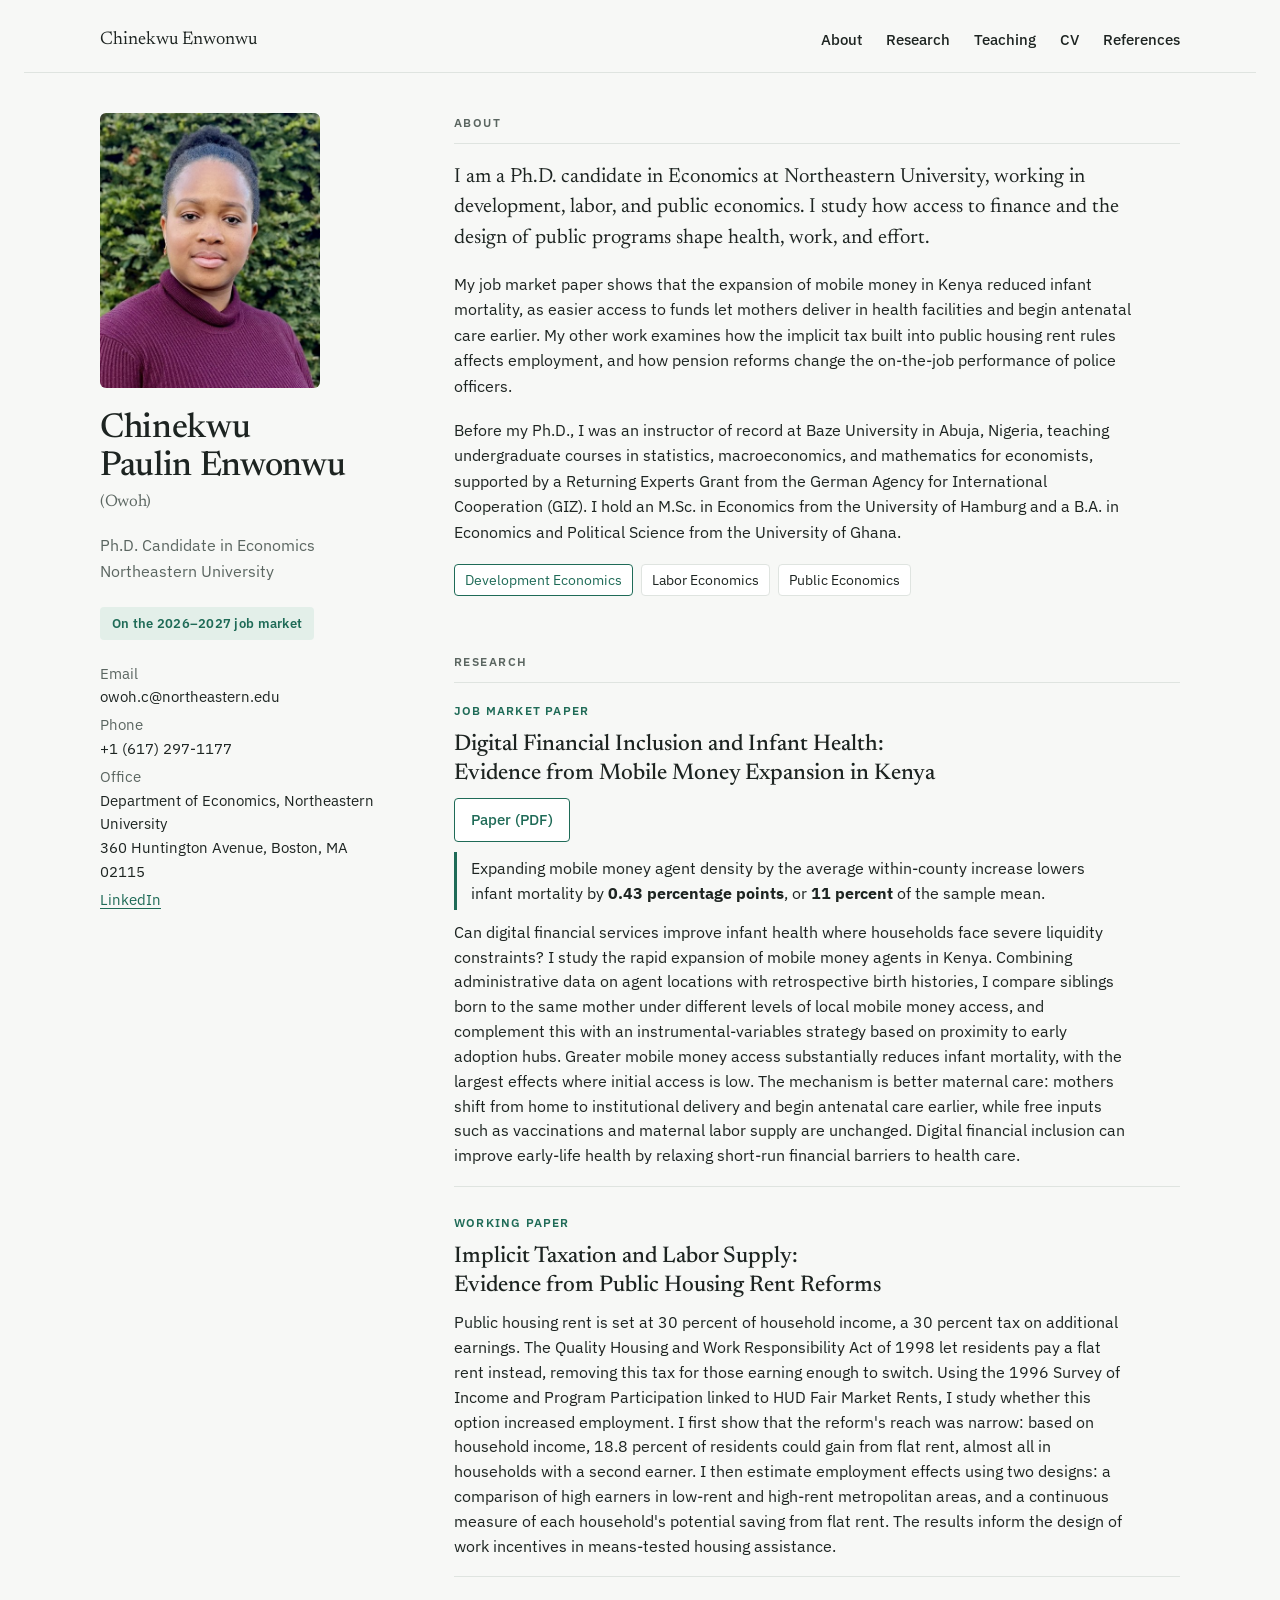
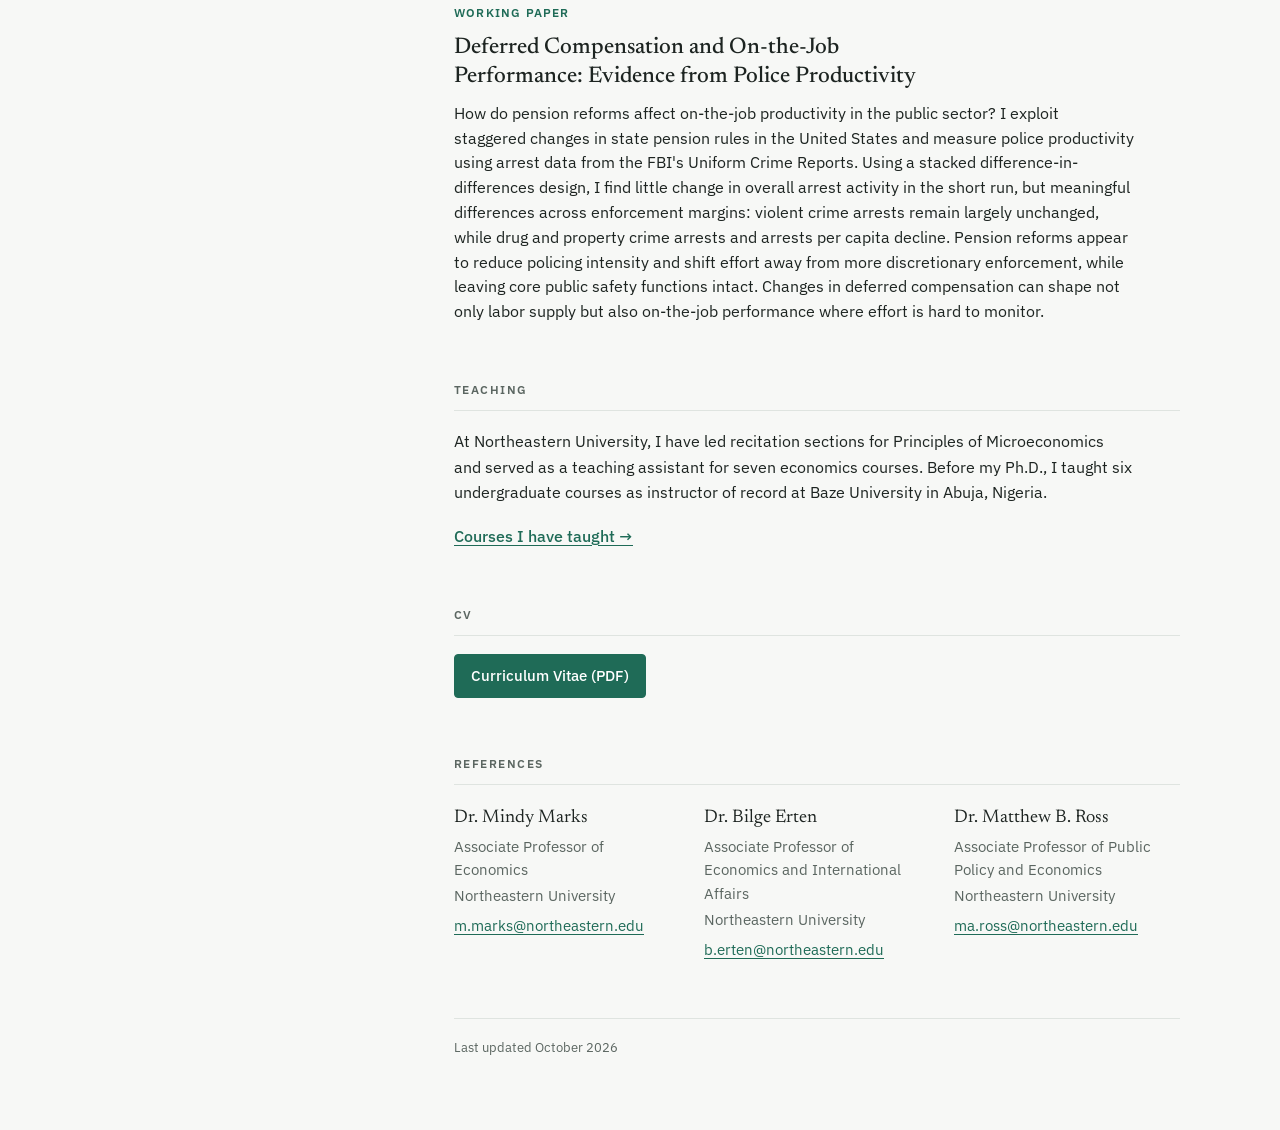
==== commit c5249ed3: "Add files via upload" ====
--- a/index.html
+++ b/index.html
@@ -13,7 +13,7 @@
 
 </head>
 <body>
-<header class="topbar"><div class="topbar-inner"><a class="brand" href="#about">Chinekwu Enwonwu</a><nav aria-label="Main"><a href="#about">About</a><a href="#research">Research</a><a href="teaching.html">Teaching</a><a href="#cv">CV</a></nav></div></header>
+<header class="topbar"><div class="topbar-inner"><a class="brand" href="#about">Chinekwu Enwonwu</a><nav aria-label="Main"><a href="#about">About</a><a href="#research">Research</a><a href="teaching.html">Teaching</a><a href="#cv">CV</a><a href="#references">References</a></nav></div></header>
 <div class="wrap">
   <aside>
     <img class="portrait" src="photo.jpg" alt="Portrait of Chinekwu Enwonwu" width="480" height="600">
@@ -68,7 +68,7 @@
 
     <section id="teaching">
       <h2>Teaching</h2>
-      <p>I have taught six undergraduate courses as instructor of record at Baze University in Abuja, Nigeria, and led recitation sections for Principles of Microeconomics at Northeastern University.</p>
+      <p>At Northeastern University, I have led recitation sections for Principles of Microeconomics and served as a teaching assistant for seven economics courses. Before my Ph.D., I taught six undergraduate courses as instructor of record at Baze University in Abuja, Nigeria.</p>
       <a class="more" href="teaching.html">Courses I have taught &rarr;</a>
     </section>
 
@@ -79,6 +79,15 @@
       </div>
     </section>
 
+    <section id="references">
+      <h2>References</h2>
+      <ul class="refs">
+        <li><span class="ref-name">Dr. Mindy Marks</span><span class="ref-title">Associate Professor of Economics</span><span class="ref-title">Northeastern University</span><a href="mailto:m.marks@northeastern.edu">m.marks@northeastern.edu</a></li>
+        <li><span class="ref-name">Dr. Bilge Erten</span><span class="ref-title">Associate Professor of Economics and International Affairs</span><span class="ref-title">Northeastern University</span><a href="mailto:b.erten@northeastern.edu">b.erten@northeastern.edu</a></li>
+        <li><span class="ref-name">Dr. Matthew B. Ross</span><span class="ref-title">Associate Professor of Public Policy and Economics</span><span class="ref-title">Northeastern University</span><a href="mailto:ma.ross@northeastern.edu">ma.ross@northeastern.edu</a></li>
+      </ul>
+    </section>
+
     <footer>Last updated October 2026</footer>
   </main>
 </div>
--- a/style.css
+++ b/style.css
@@ -139,3 +139,10 @@
 .topbar nav a { font-weight: 500; }
 .topbar nav a[aria-current="page"] { color: var(--accent); }
 @media (max-width: 820px) { .topbar { margin-bottom: 28px; } .topbar-inner { padding-block: 12px; } }
+.desc { color: var(--fg); font-size: 0.97rem; max-width: 66ch; }
+.course-list.ta li { padding: 9px 0; }
+.refs { list-style: none; margin: 0; padding: 0; display: grid; grid-template-columns: repeat(auto-fit, minmax(210px, 1fr)); gap: 24px; }
+.refs li { display: grid; gap: 2px; align-content: start; font-size: 0.93rem; }
+.ref-name { font-family: var(--display); font-size: 1.15rem; }
+.ref-title { color: var(--muted); }
+.refs a { margin-top: 4px; overflow-wrap: anywhere; }
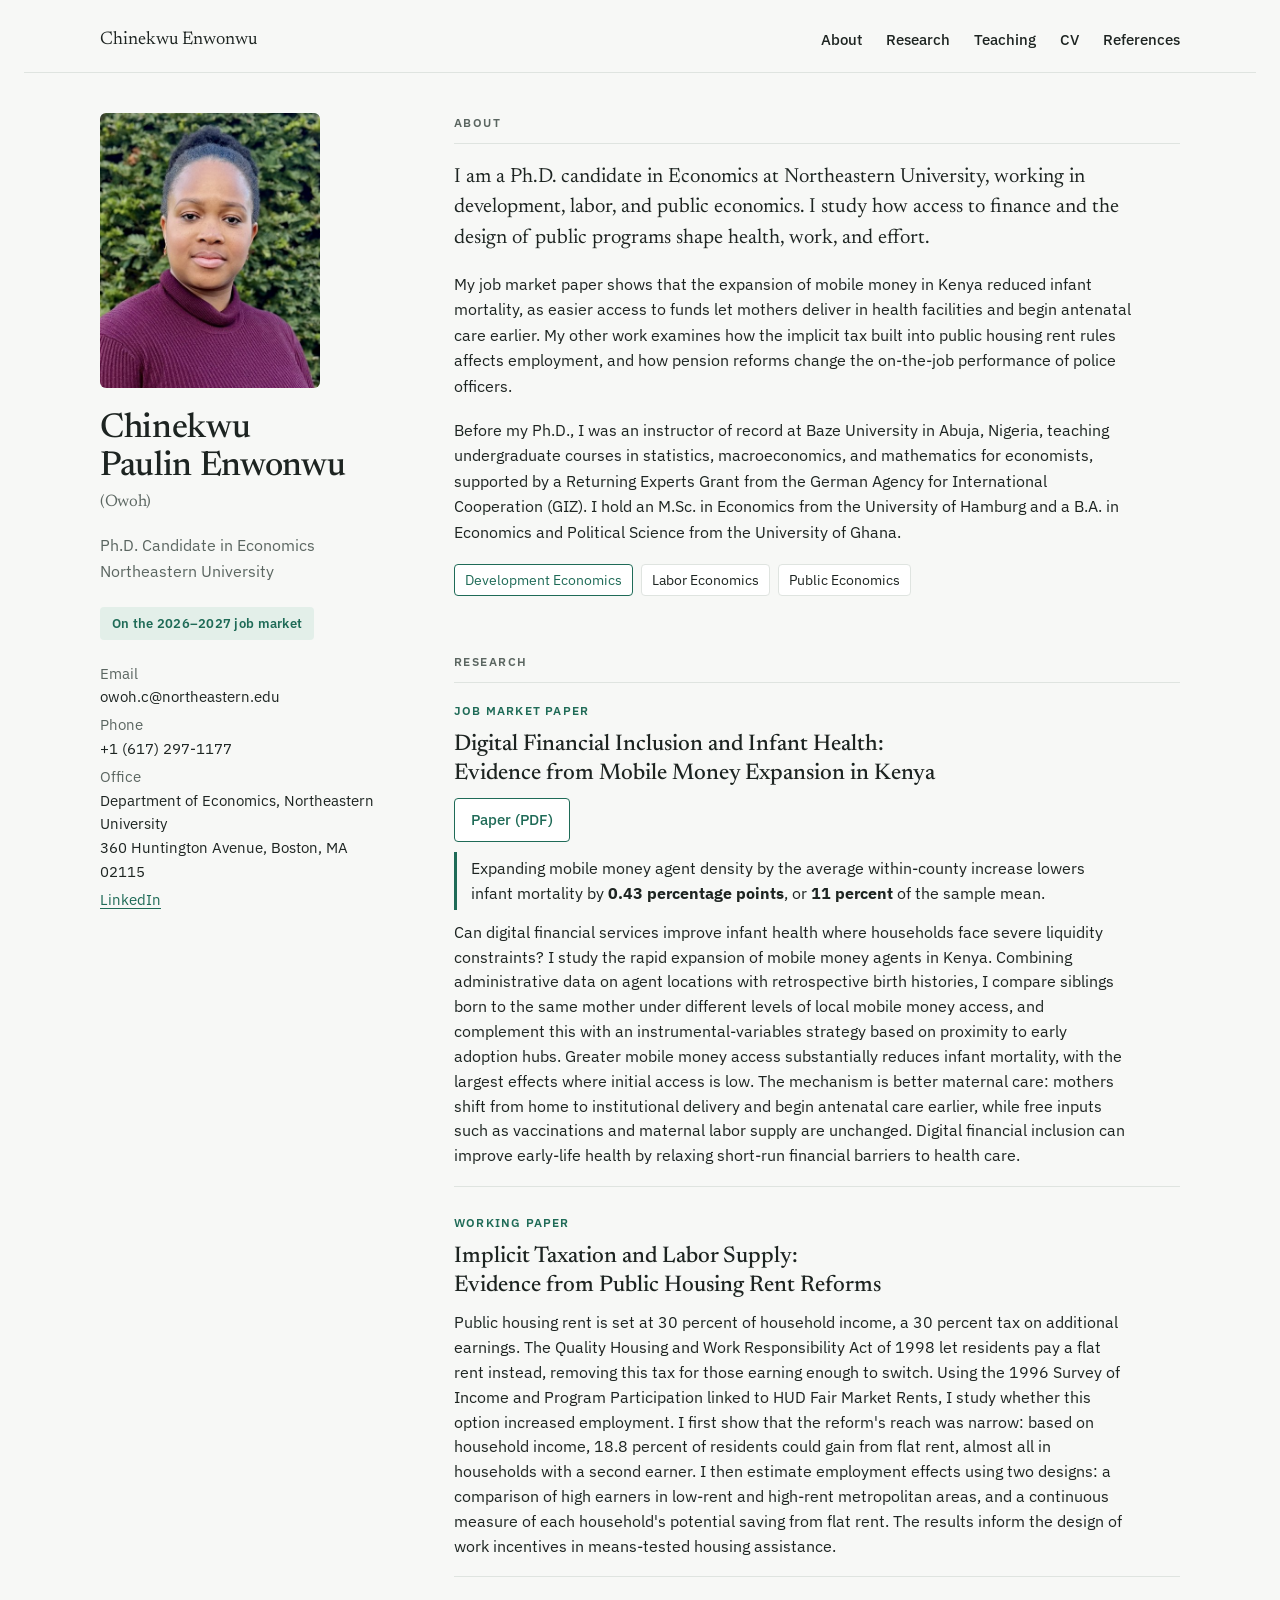
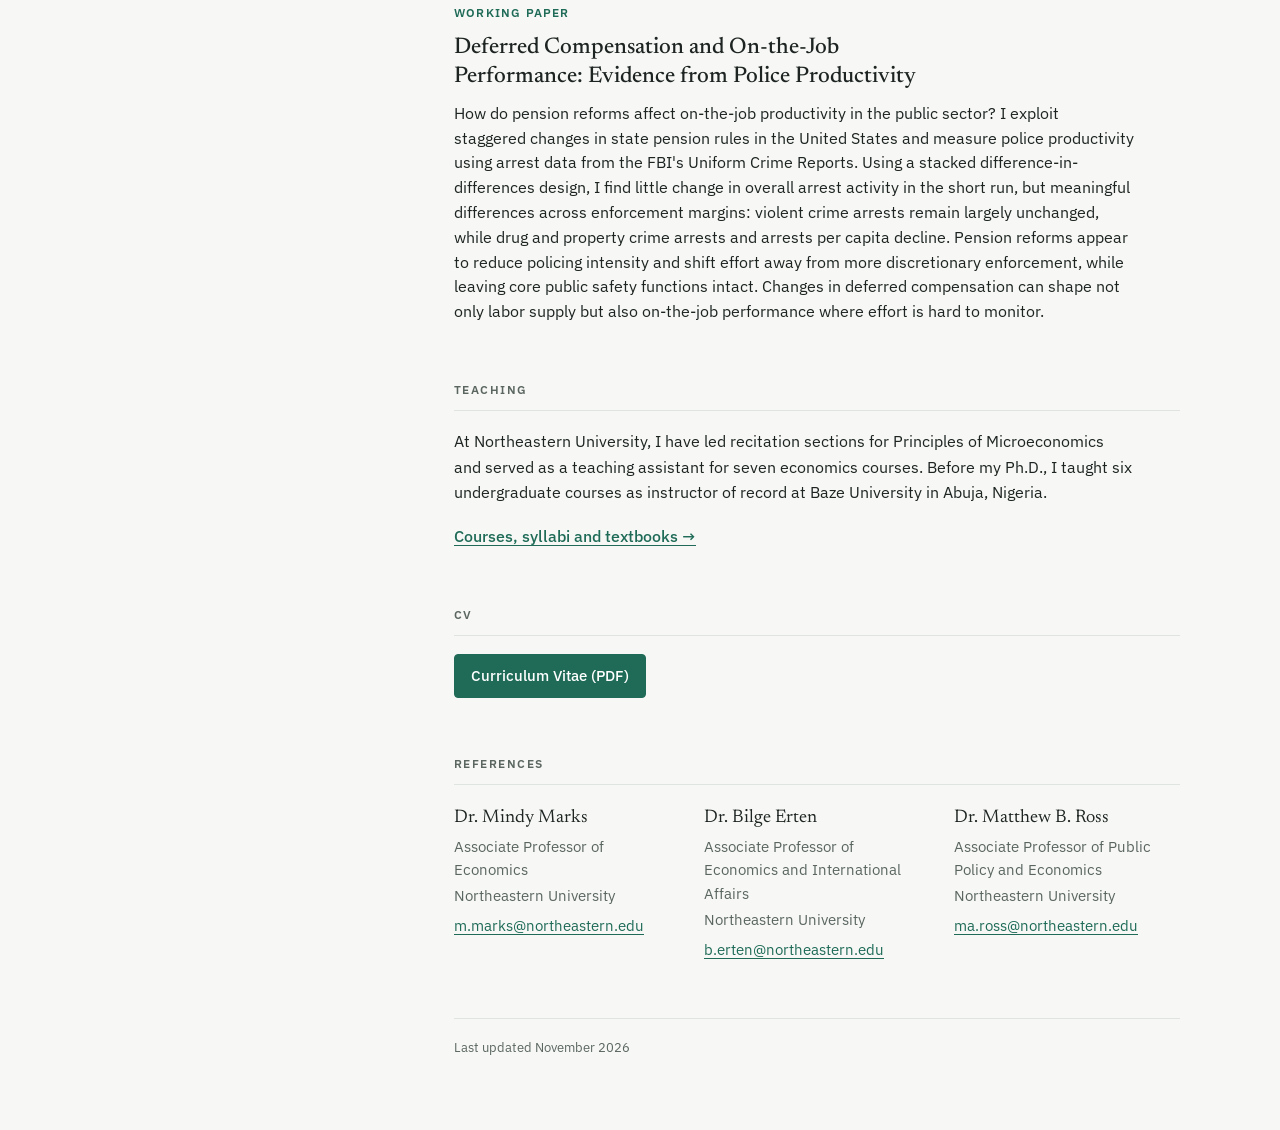
==== commit 82e9e1cb: "Add files via upload" ====
--- a/index.html
+++ b/index.html
@@ -2,15 +2,13 @@
 <html lang="en">
 <head>
 <meta charset="utf-8">
-<meta name="viewport" content="width=device-width, initial-scale=1, viewport-fit=cover">
+<meta name="viewport" content="width=device-width, initial-scale=1">
 <title>Chinekwu Enwonwu</title>
-<meta name="claude:viewport-fit-sides" content="cover">
 <meta name="description" content="Chinekwu Paulin Enwonwu (Owoh), Ph.D. candidate in Economics at Northeastern University. Development, labor and public economics.">
 <link rel="preconnect" href="https://fonts.googleapis.com">
 <link rel="preconnect" href="https://fonts.gstatic.com" crossorigin>
 <link rel="stylesheet" href="https://fonts.googleapis.com/css2?family=Newsreader:opsz,wght@6..72,400;6..72,500;6..72,600&family=IBM+Plex+Sans:wght@400;500;600&display=swap">
 <link rel="stylesheet" href="style.css">
-
 </head>
 <body>
 <header class="topbar"><div class="topbar-inner"><a class="brand" href="#about">Chinekwu Enwonwu</a><nav aria-label="Main"><a href="#about">About</a><a href="#research">Research</a><a href="teaching.html">Teaching</a><a href="#cv">CV</a><a href="#references">References</a></nav></div></header>
@@ -69,7 +67,7 @@
     <section id="teaching">
       <h2>Teaching</h2>
       <p>At Northeastern University, I have led recitation sections for Principles of Microeconomics and served as a teaching assistant for seven economics courses. Before my Ph.D., I taught six undergraduate courses as instructor of record at Baze University in Abuja, Nigeria.</p>
-      <a class="more" href="teaching.html">Courses I have taught &rarr;</a>
+      <a class="more" href="teaching.html">Courses, syllabi and textbooks &rarr;</a>
     </section>
 
     <section id="cv">
@@ -88,7 +86,7 @@
       </ul>
     </section>
 
-    <footer>Last updated October 2026</footer>
+    <footer>Last updated November 2026</footer>
   </main>
 </div>
 </body>
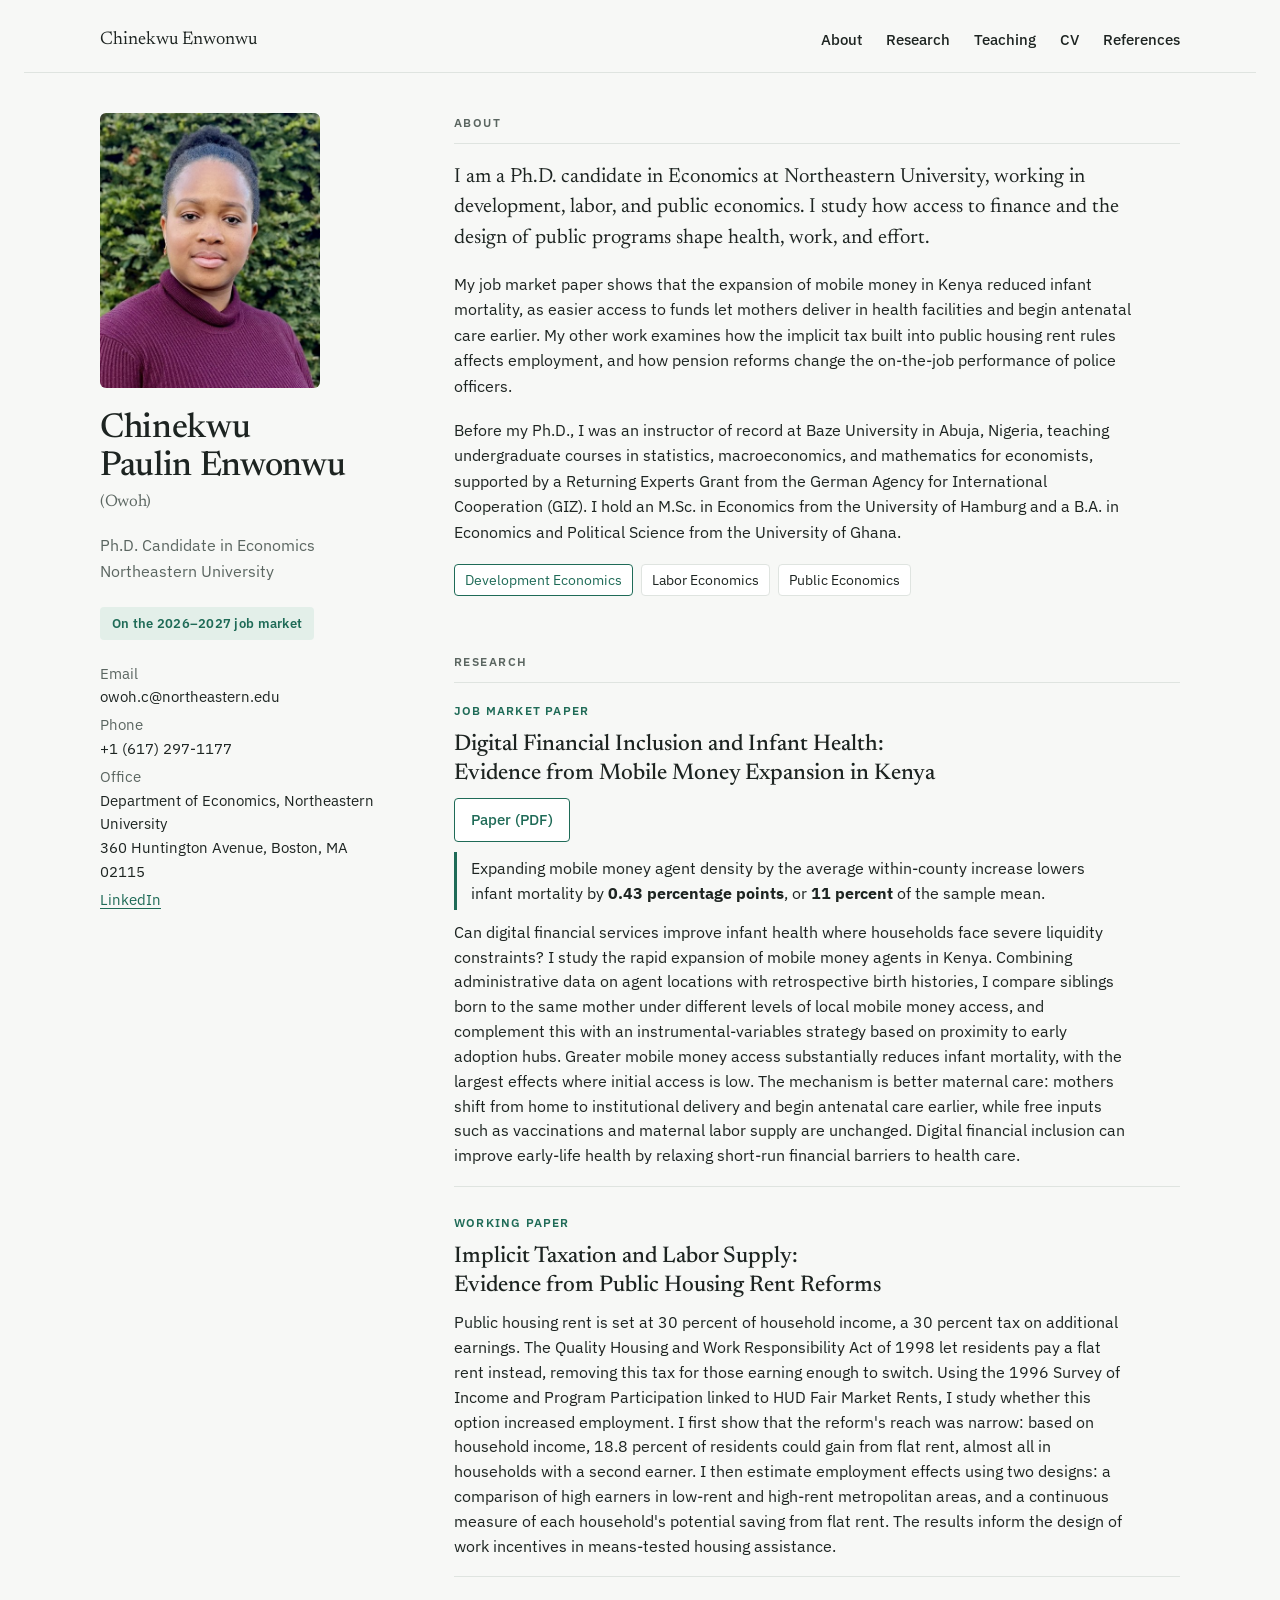
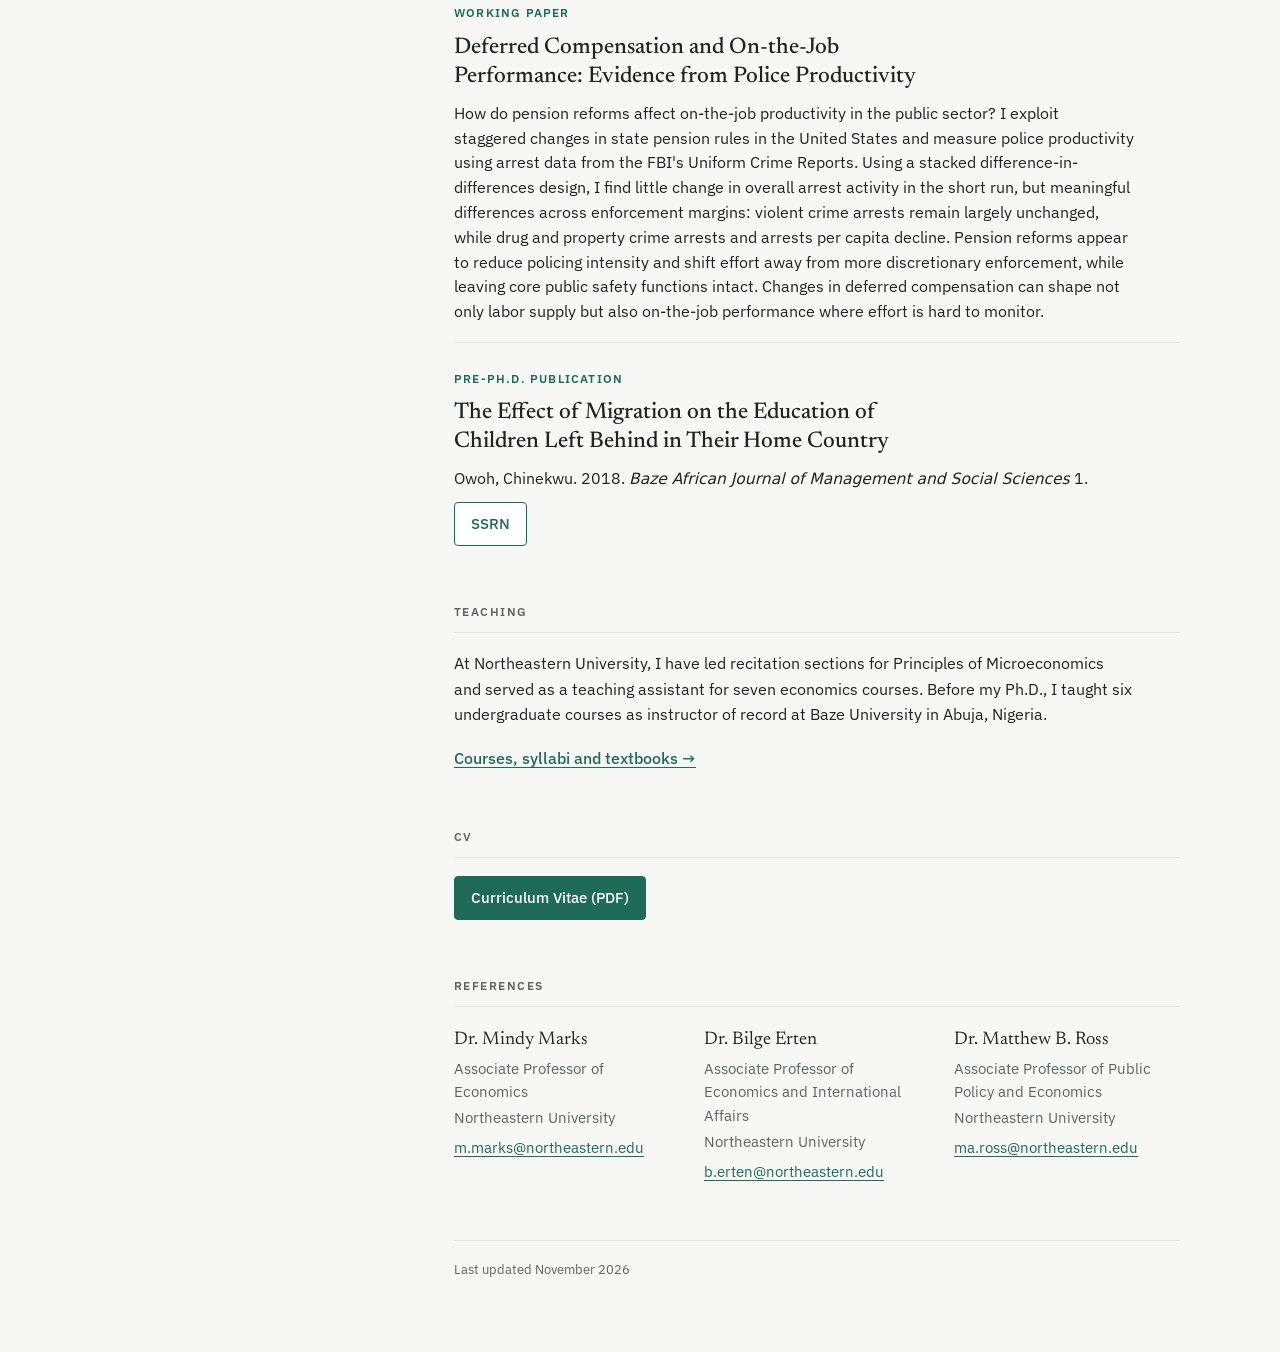
==== commit 7125a540: "Add files via upload" ====
--- a/index.html
+++ b/index.html
@@ -62,6 +62,12 @@
         <h3>Deferred Compensation and On-the-Job Performance: Evidence from Police Productivity</h3>
         <p>How do pension reforms affect on-the-job productivity in the public sector? I exploit staggered changes in state pension rules in the United States and measure police productivity using arrest data from the FBI's Uniform Crime Reports. Using a stacked difference-in-differences design, I find little change in overall arrest activity in the short run, but meaningful differences across enforcement margins: violent crime arrests remain largely unchanged, while drug and property crime arrests and arrests per capita decline. Pension reforms appear to reduce policing intensity and shift effort away from more discretionary enforcement, while leaving core public safety functions intact. Changes in deferred compensation can shape not only labor supply but also on-the-job performance where effort is hard to monitor.</p>
       </article>
+      <article class="paper">
+        <span class="tag">Pre-Ph.D. Publication</span>
+        <h3>The Effect of Migration on the Education of Children Left Behind in Their Home Country</h3>
+        <p>Owoh, Chinekwu. 2018. <cite>Baze African Journal of Management and Social Sciences</cite> 1.</p>
+        <div class="links"><a class="btn" href="https://ssrn.com/abstract=6359418" target="_blank" rel="noopener">SSRN</a></div>
+      </article>
     </section>
 
     <section id="teaching">
--- a/style.css
+++ b/style.css
@@ -146,3 +146,9 @@
 .ref-name { font-family: var(--display); font-size: 1.15rem; }
 .ref-title { color: var(--muted); }
 .refs a { margin-top: 4px; overflow-wrap: anywhere; }
+.mat { grid-column: 1 / -1; display: flex; flex-direction: column; align-items: flex-start; gap: 8px; margin-top: 6px; }
+.btn.sm { padding: 5px 12px; font-size: 0.85rem; }
+.book { font-size: 0.9rem; }
+.book .k { color: var(--muted); font-size: 0.75rem; font-weight: 600; text-transform: uppercase; letter-spacing: 0.08em; margin-right: 4px; }
+.ph { color: #b42318; font-weight: 500; }
+.book cite { font-style: italic; }
